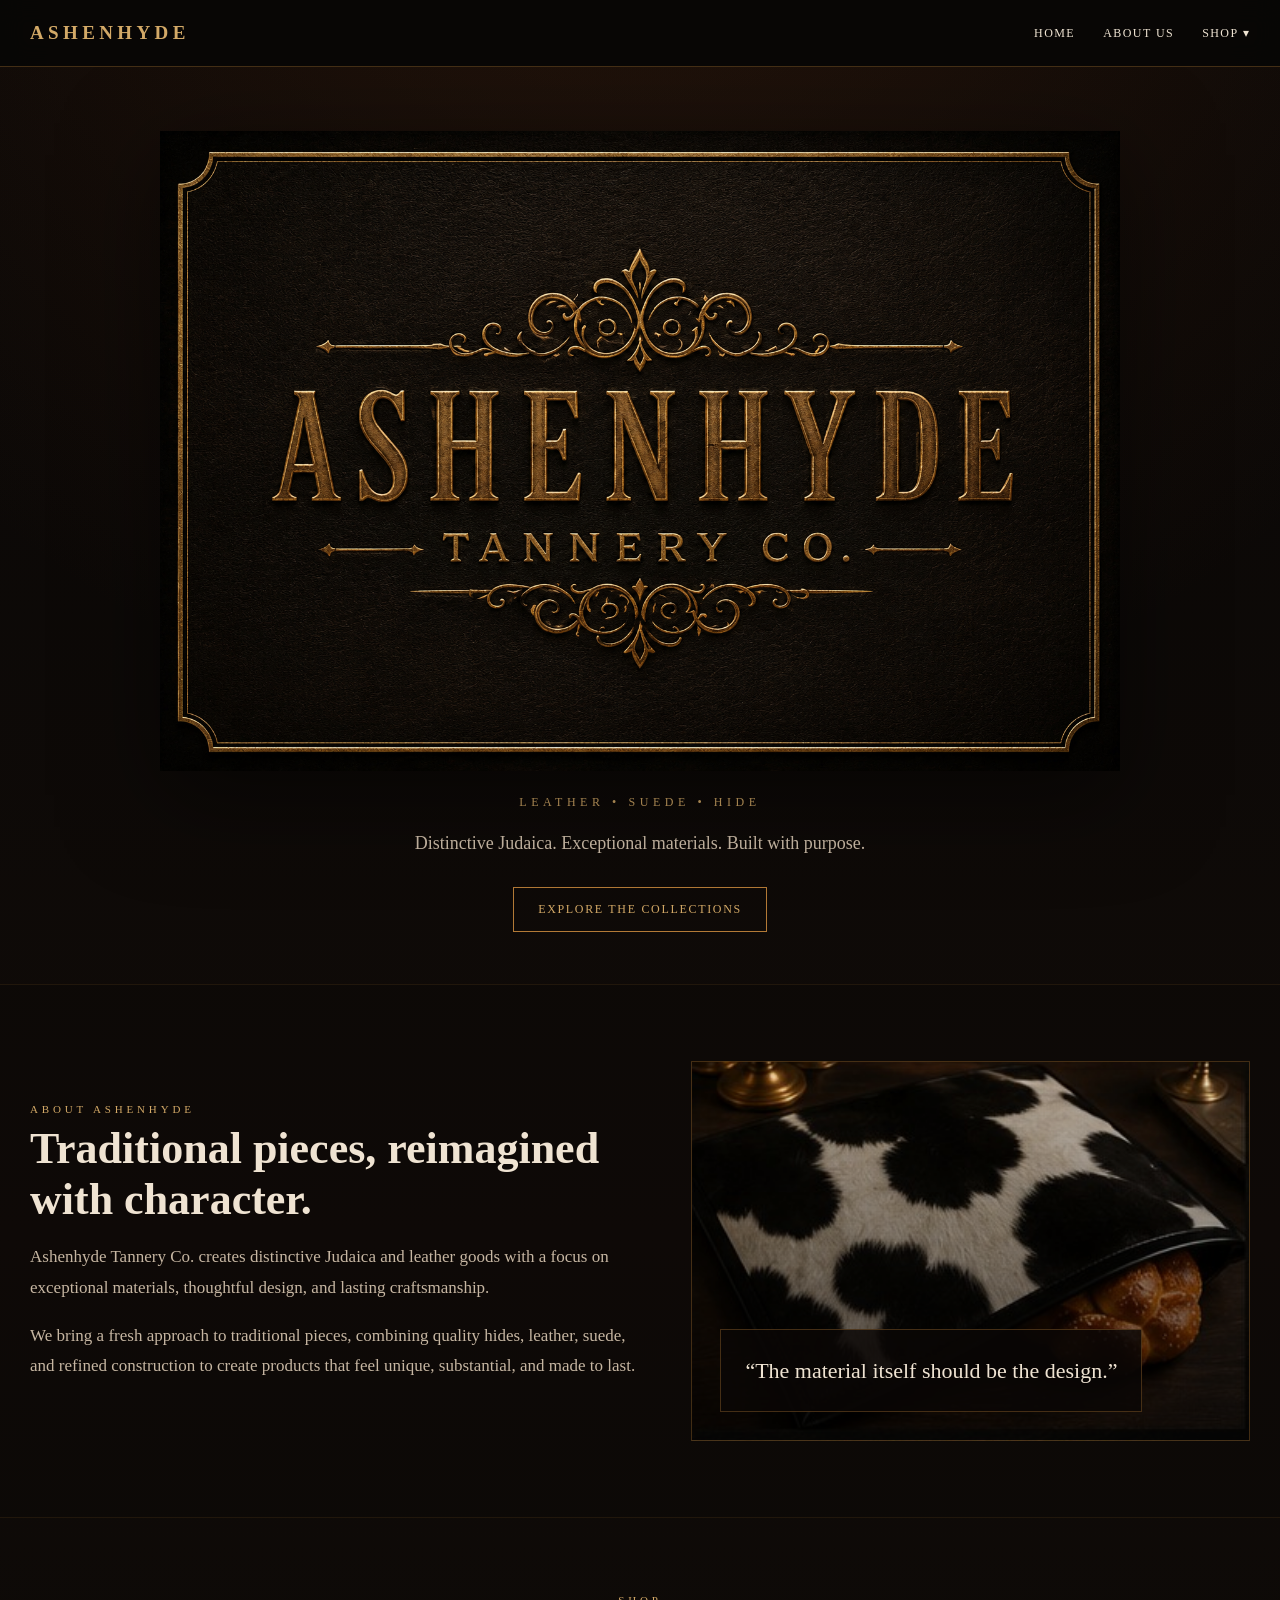
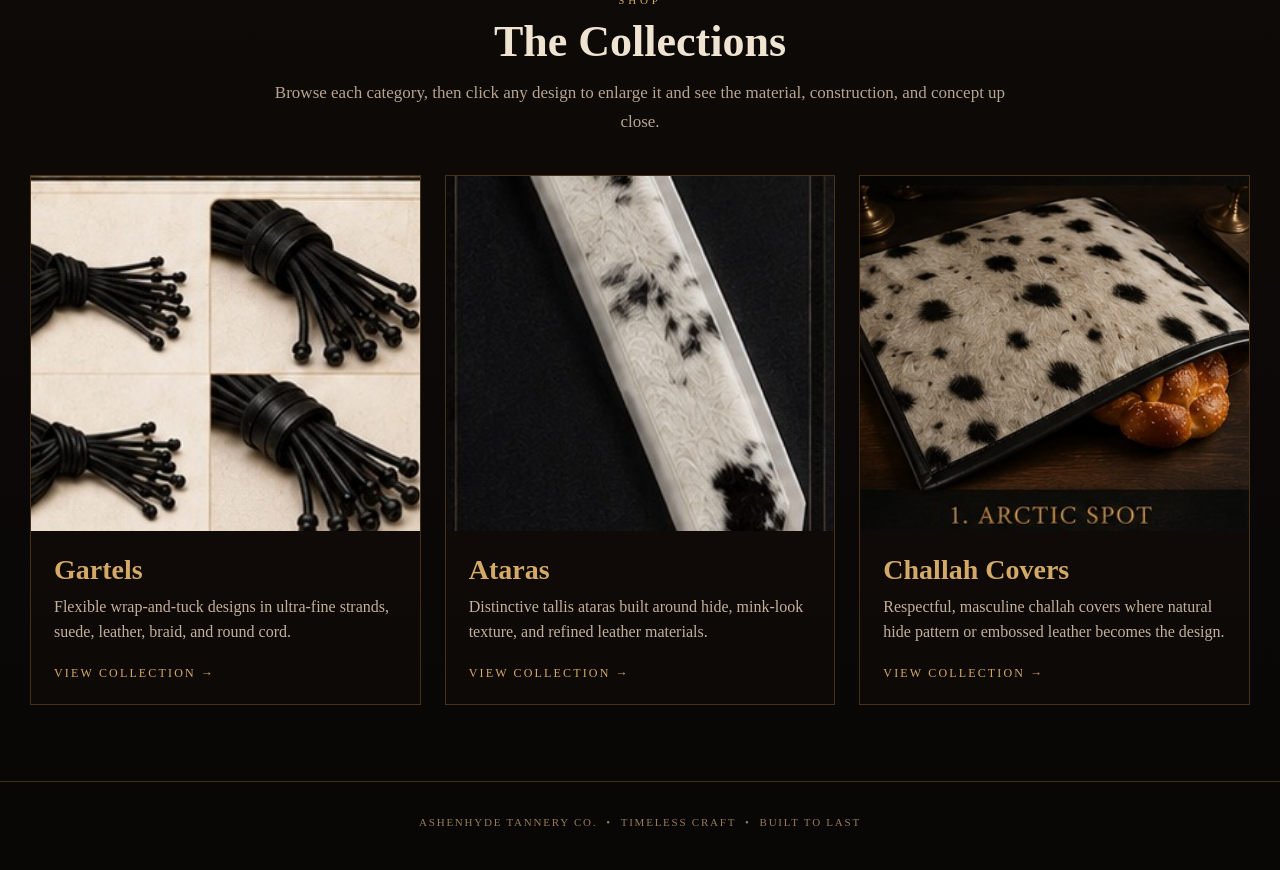
==== index.html @ e5947a5b "Add files via upload" ====
<!doctype html><html><head><meta charset="utf-8"><meta name="viewport" content="width=device-width,initial-scale=1">
<title>Ashenhyde Tannery Co.</title><link rel="stylesheet" href="styles.css"></head><body>
<header class="topbar"><div class="shell nav">
<a class="brand-mini" href="index.html">ASHENHYDE</a>
<nav class="nav-right">
<a class="navlink" href="index.html">Home</a>
<a class="navlink" href="index.html#about">About Us</a>
<div class="dropdown">
<button class="dropbtn">Shop ▾</button>
<div class="dropdown-menu">
<a href="gartels.html">Gartels</a>
<a href="ataras.html">Ataras</a>
<a href="challah-covers.html">Challah Covers</a>
</div></div>
</nav></div></header>
<section class="hero"><div class="hero-inner">
<img class="hero-logo" src="assets/logo.png" alt="Ashenhyde Tannery Co.">
<div class="hero-kicker">Leather • Suede • Hide</div>
<p class="hero-copy">Distinctive Judaica. Exceptional materials. Built with purpose.</p>
<a class="btn" href="#collections">Explore the Collections</a>
</div></section>

<section class="section alt" id="about"><div class="shell about-grid">
<div class="about-copy">
<div class="eyebrow">About Ashenhyde</div>
<h2>Traditional pieces, reimagined with character.</h2>
<p>Ashenhyde Tannery Co. creates distinctive Judaica and leather goods with a focus on exceptional materials, thoughtful design, and lasting craftsmanship.</p>
<p>We bring a fresh approach to traditional pieces, combining quality hides, leather, suede, and refined construction to create products that feel unique, substantial, and made to last.</p>
</div>
<div class="about-panel"><div class="about-quote">“The material itself should be the design.”</div></div>
</div></section>

<section class="section" id="collections"><div class="shell">
<div class="section-head">
<div class="eyebrow">Shop</div>
<h2>The Collections</h2>
<p>Browse each category, then click any design to enlarge it and see the material, construction, and concept up close.</p>
</div>
<div class="collections">
<a class="collection-card" href="gartels.html">
<img src="assets/products/gartels/1.jpg" alt="Ashenhyde Gartels">
<div class="collection-body"><h3>Gartels</h3><p>Flexible wrap-and-tuck designs in ultra-fine strands, suede, leather, braid, and round cord.</p><span class="collection-link">View collection →</span></div>
</a>
<a class="collection-card" href="ataras.html">
<img src="assets/products/ataras/1.jpg" alt="Ashenhyde Ataras">
<div class="collection-body"><h3>Ataras</h3><p>Distinctive tallis ataras built around hide, mink-look texture, and refined leather materials.</p><span class="collection-link">View collection →</span></div>
</a>
<a class="collection-card" href="challah-covers.html">
<img src="assets/products/challah/1.jpg" alt="Ashenhyde Challah Covers">
<div class="collection-body"><h3>Challah Covers</h3><p>Respectful, masculine challah covers where natural hide pattern or embossed leather becomes the design.</p><span class="collection-link">View collection →</span></div>
</a>
</div></div></section>
<footer><div class="shell">Ashenhyde Tannery Co. &nbsp;•&nbsp; Timeless craft &nbsp;•&nbsp; Built to last</div></footer></body></html>
---- styles.css ----
:root{
  --black:#080706;
  --black2:#0e0a08;
  --espresso:#1b110c;
  --gold:#b37a36;
  --gold2:#d3a967;
  --cream:#efe3d2;
  --muted:#b6a590;
  --line:rgba(179,122,54,.35);
  --panel:rgba(19,13,9,.94);
}
*{box-sizing:border-box}
html{scroll-behavior:smooth}
body{
  margin:0;color:var(--cream);font-family:Georgia,"Times New Roman",serif;
  background:
    radial-gradient(circle at 50% -10%,rgba(96,49,22,.34),transparent 36%),
    linear-gradient(180deg,#090706,#100b08 50%,#080706);
  min-height:100vh;
}
a{color:inherit;text-decoration:none}
img{display:block;max-width:100%}
.shell{width:min(1220px,calc(100% - 40px));margin:auto}

/* NAV */
.topbar{
  position:sticky;top:0;z-index:50;background:rgba(8,7,6,.95);
  border-bottom:1px solid var(--line);backdrop-filter:blur(12px)
}
.nav{height:66px;display:flex;align-items:center;justify-content:space-between}
.brand-mini{font-size:19px;letter-spacing:.23em;color:var(--gold2);font-weight:bold}
.nav-right{display:flex;align-items:center;gap:28px}
.navlink,.dropbtn{
  background:none;border:0;color:var(--cream);font:inherit;cursor:pointer;
  text-transform:uppercase;letter-spacing:.12em;font-size:12px;padding:23px 0
}
.navlink:hover,.dropbtn:hover{color:var(--gold2)}
.dropdown{position:relative}
.dropdown-menu{
  position:absolute;right:0;top:57px;min-width:240px;background:#100b08;
  border:1px solid var(--line);box-shadow:0 20px 55px rgba(0,0,0,.55);
  opacity:0;visibility:hidden;transform:translateY(-8px);transition:.18s ease
}
.dropdown:hover .dropdown-menu,.dropdown:focus-within .dropdown-menu{
  opacity:1;visibility:visible;transform:translateY(0)
}
.dropdown-menu a{
  display:block;padding:16px 18px;border-bottom:1px solid rgba(179,122,54,.15);
  font-size:13px;text-transform:uppercase;letter-spacing:.1em
}
.dropdown-menu a:hover{background:#1d120c;color:var(--gold2)}

/* HERO */
.hero{
  min-height:76vh;display:flex;align-items:center;justify-content:center;
  padding:64px 20px 52px;text-align:center
}
.hero-inner{width:min(1020px,100%)}
.hero-logo{width:min(960px,98%);margin:0 auto;filter:drop-shadow(0 24px 48px rgba(0,0,0,.5))}
.hero-kicker{margin-top:24px;color:var(--gold2);letter-spacing:.38em;text-transform:uppercase;font-size:12px}
.hero-copy{max-width:760px;margin:17px auto 0;color:#cbbba7;line-height:1.78;font-size:18px}
.btn{
  display:inline-block;margin-top:28px;padding:14px 24px;border:1px solid var(--gold);
  color:var(--gold2);text-transform:uppercase;letter-spacing:.14em;font-size:12px
}
.btn:hover{background:var(--gold);color:#100b08}

/* SECTIONS */
.section{padding:76px 0}
.section.alt{background:rgba(0,0,0,.15);border-top:1px solid rgba(179,122,54,.12);border-bottom:1px solid rgba(179,122,54,.12)}
.section-head{text-align:center;margin-bottom:38px}
.eyebrow{color:var(--gold2);font-size:11px;letter-spacing:.35em;text-transform:uppercase}
h1,h2,h3{font-weight:600}
.section h2{font-size:44px;margin:10px 0 12px}
.section-head p{max-width:740px;margin:0 auto;color:var(--muted);font-size:17px;line-height:1.7}

/* ABOUT */
.about-grid{display:grid;grid-template-columns:1.05fr .95fr;gap:44px;align-items:center}
.about-copy h2{font-size:44px;margin:8px 0 16px}
.about-copy p{color:#c6b6a2;line-height:1.8;font-size:17px}
.about-panel{
  min-height:380px;border:1px solid var(--line);padding:28px;display:flex;align-items:flex-end;
  background:
    linear-gradient(180deg,rgba(0,0,0,.05),rgba(0,0,0,.65)),
    url('assets/products/challah/3.jpg') center/cover no-repeat;
  box-shadow:inset 0 0 0 8px rgba(0,0,0,.12)
}
.about-quote{
  background:rgba(10,7,5,.83);border:1px solid var(--line);padding:24px;
  color:var(--cream);font-size:22px;line-height:1.5
}

/* COLLECTIONS */
.collections{display:grid;grid-template-columns:repeat(3,1fr);gap:24px}
.collection-card{
  border:1px solid var(--line);background:linear-gradient(180deg,#140d09,#0d0907);
  overflow:hidden;transition:.2s ease
}
.collection-card:hover{transform:translateY(-5px);border-color:rgba(211,169,103,.72)}
.collection-card img{width:100%;height:355px;object-fit:cover}
.collection-body{padding:23px}
.collection-body h3{font-size:28px;margin:0 0 8px;color:var(--gold2)}
.collection-body p{margin:0 0 18px;color:#c2b19c;line-height:1.6}
.collection-link{font-size:12px;letter-spacing:.18em;text-transform:uppercase;color:var(--gold2)}

/* PAGE HERO */
.page-hero{text-align:center;padding:64px 0 38px;border-bottom:1px solid var(--line)}
.page-hero .logo-small{width:min(520px,88%);margin:0 auto 26px}
.page-hero h1{font-size:48px;margin:0 0 10px}
.page-hero p{max-width:760px;margin:auto;color:var(--muted);line-height:1.7}

/* PRODUCTS */
.grid{display:grid;grid-template-columns:repeat(3,1fr);gap:20px;padding:50px 0 82px}
.product{
  cursor:pointer;background:var(--panel);border:1px solid var(--line);overflow:hidden;transition:.2s ease
}
.product:hover{transform:translateY(-4px);border-color:rgba(211,169,103,.72)}
.product img{width:100%;height:330px;object-fit:cover}
.product-copy{padding:18px 18px 21px}
.num{font-size:11px;color:var(--gold2);letter-spacing:.2em;text-transform:uppercase}
.product h3{font-size:23px;margin:7px 0 6px}
.product p{color:var(--muted);line-height:1.55;margin:0;font-size:15px}

/* MODAL */
.modal{position:fixed;inset:0;background:rgba(0,0,0,.86);display:none;align-items:center;justify-content:center;padding:25px;z-index:80}
.modal.open{display:flex}
.modal-card{max-width:980px;width:100%;display:grid;grid-template-columns:1.15fr .85fr;background:#0f0a08;border:1px solid rgba(211,169,103,.55);box-shadow:0 25px 80px #000}
.modal-card img{width:100%;height:620px;object-fit:cover}
.modal-info{padding:42px;position:relative}
.close{position:absolute;top:18px;right:18px;background:none;border:0;color:var(--cream);font-size:30px;cursor:pointer}
.modal-info h2{font-size:38px;margin:36px 0 12px}
.modal-info p{color:#c9baa7;line-height:1.75}
.detail-rule{width:70px;border-top:1px solid var(--gold);margin:24px 0}
.detail-list{color:var(--muted);line-height:1.9}

footer{border-top:1px solid var(--line);padding:34px 0 42px;text-align:center;color:#987b59;letter-spacing:.16em;text-transform:uppercase;font-size:11px}

@media(max-width:860px){
  .shell{width:min(100% - 24px,1220px)}
  .nav{height:58px}.brand-mini{font-size:14px}.nav-right{gap:17px}.navlink,.dropbtn{font-size:10px}
  .hero{min-height:62vh;padding-top:46px}.hero-copy{font-size:16px}
  .about-grid,.collections,.grid{grid-template-columns:1fr}
  .collection-card img,.product img{height:auto;max-height:440px}
  .section h2,.about-copy h2{font-size:34px}.page-hero h1{font-size:38px}
  .modal-card{grid-template-columns:1fr;max-height:90vh;overflow:auto}.modal-card img{height:auto}
}

/* Gartel multi-view product gallery */
.modal-media{background:#0b0806;display:flex;flex-direction:column;min-width:0}
.modal-main-wrap{display:flex;align-items:center;justify-content:center;min-height:500px;background:#0a0705}
.modal-card .modal-image{width:100%;height:560px;object-fit:contain;background:#0a0705}
.modal-thumbs{display:grid;grid-template-columns:repeat(3,1fr);gap:8px;padding:10px;background:#0a0705;border-top:1px solid var(--line)}
.modal-thumb{border:1px solid rgba(179,122,54,.25);background:#110b08;padding:0;cursor:pointer;overflow:hidden}
.modal-thumb.active{border-color:var(--gold2)}
.modal-thumb img{width:100%;height:92px;object-fit:cover}
.view-label{display:block;padding:7px 5px;color:var(--muted);font-family:Georgia,"Times New Roman",serif;font-size:10px;letter-spacing:.12em;text-transform:uppercase}
.product-view-note{margin-top:10px;color:#9d876d;font-size:12px;letter-spacing:.08em;text-transform:uppercase}
@media(max-width:860px){
 .modal-main-wrap{min-height:0}
 .modal-card .modal-image{height:auto;max-height:55vh}
 .modal-thumb img{height:70px}
}
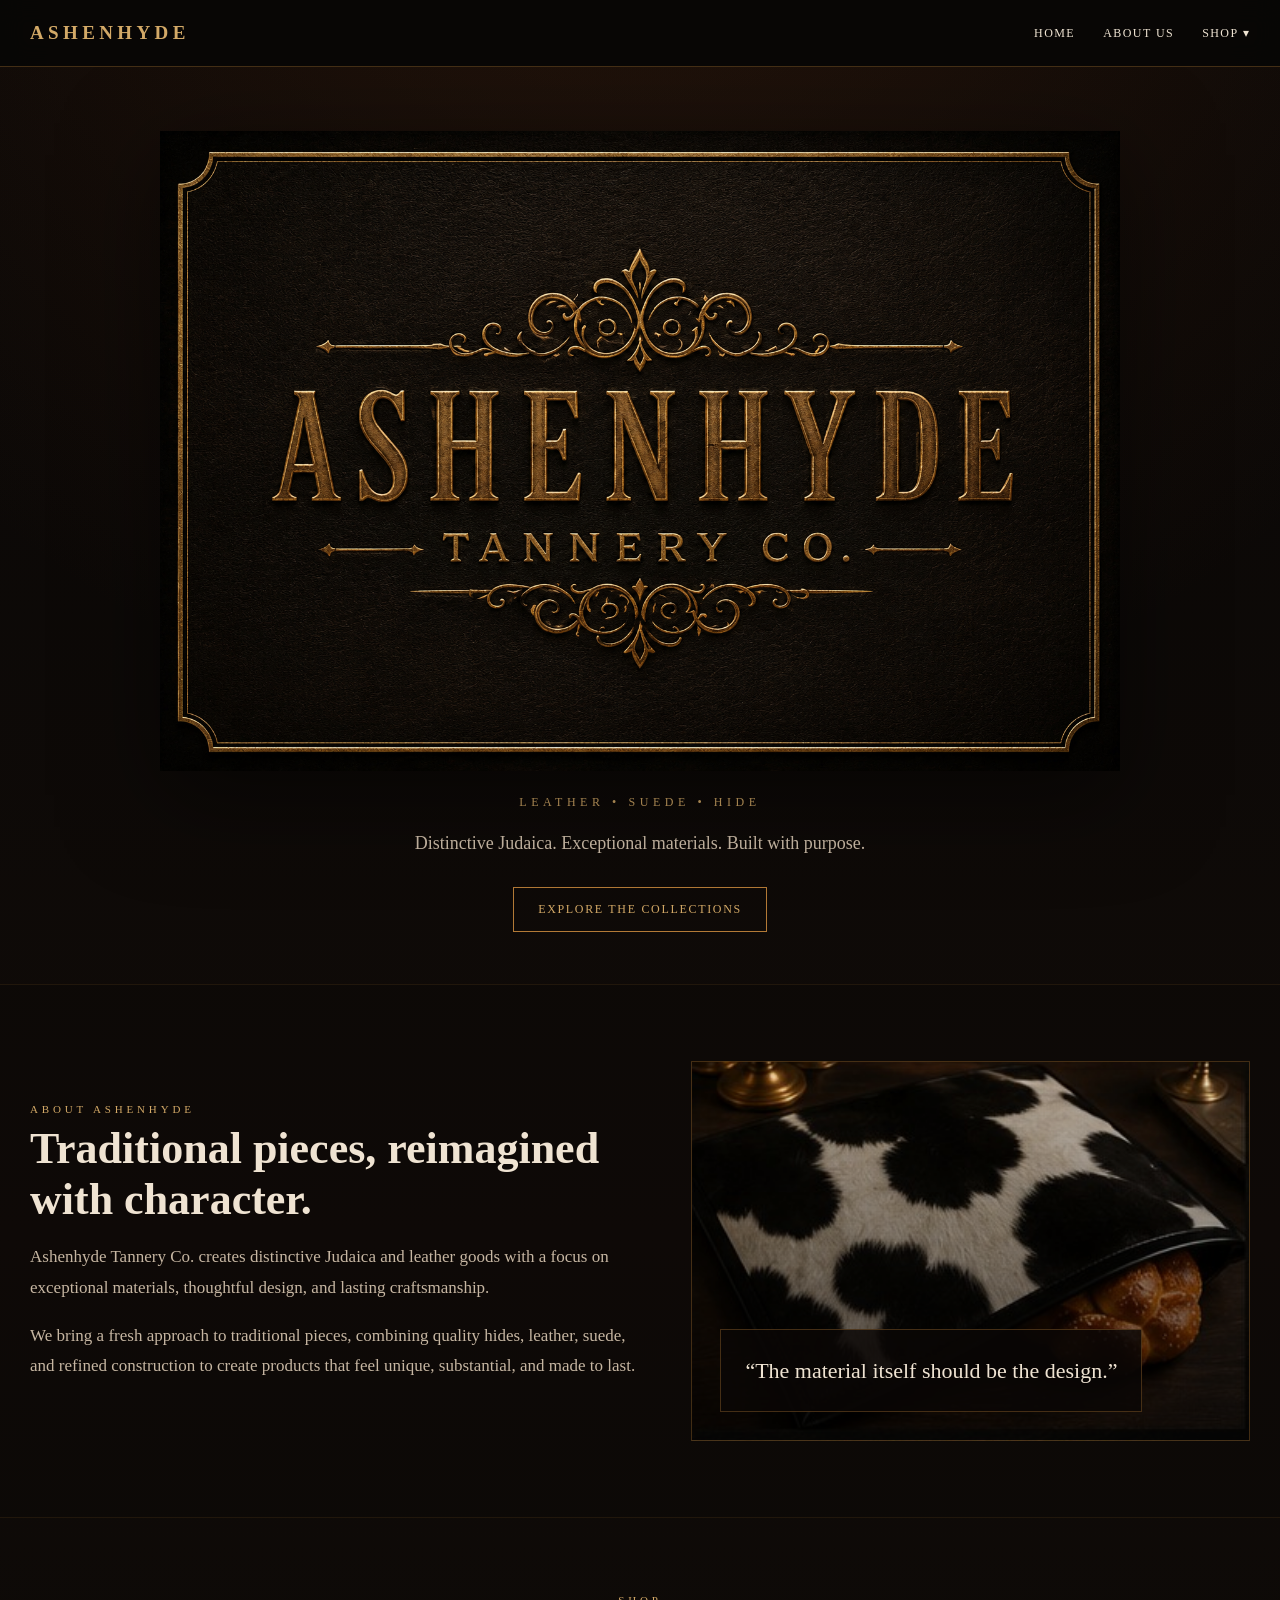
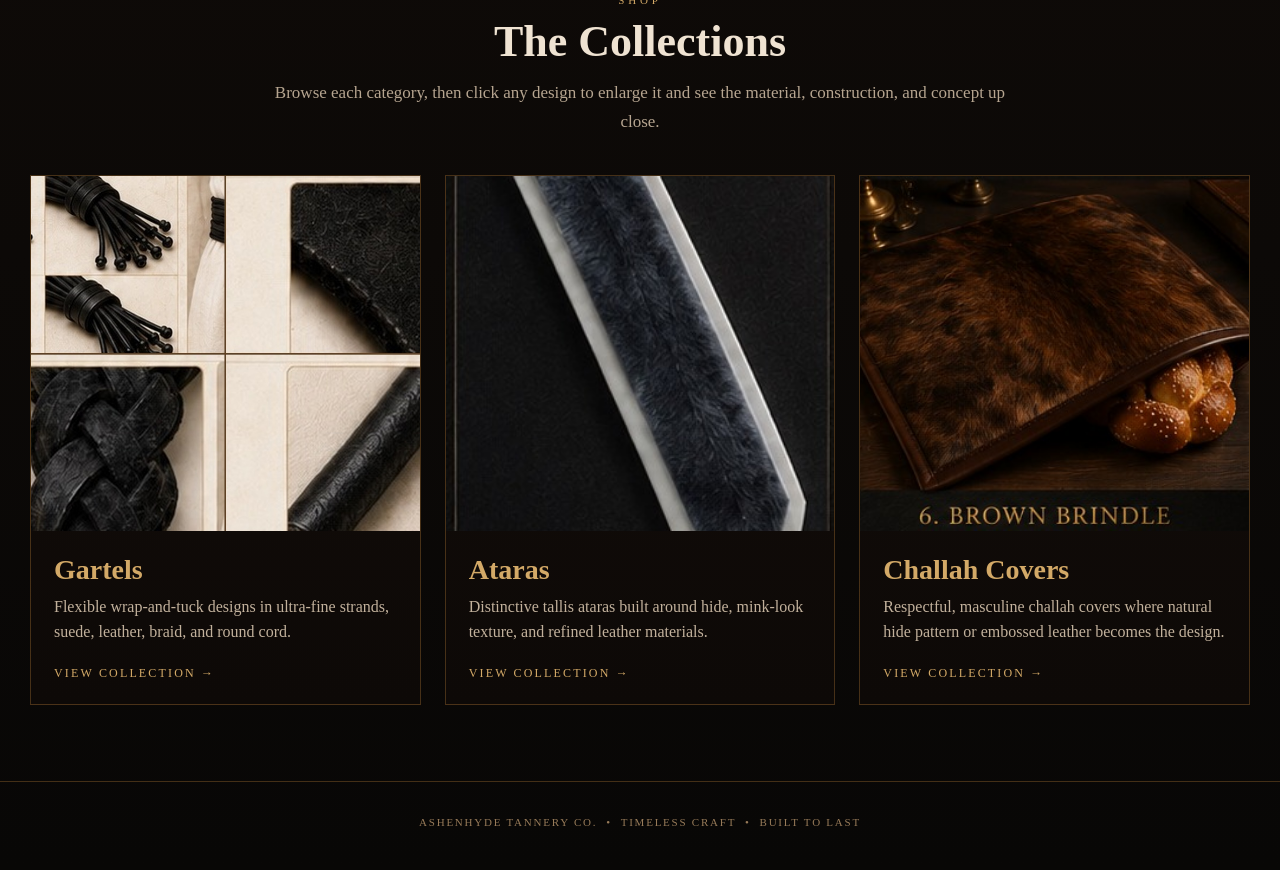
==== commit 8342df68: "Add files via upload" ====
--- a/index.html
+++ b/index.html
@@ -38,15 +38,15 @@
 </div>
 <div class="collections">
 <a class="collection-card" href="gartels.html">
-<img src="assets/products/gartels/1.jpg" alt="Ashenhyde Gartels">
+<img src="assets/home/gartels-home.jpg" alt="Ashenhyde Gartels">
 <div class="collection-body"><h3>Gartels</h3><p>Flexible wrap-and-tuck designs in ultra-fine strands, suede, leather, braid, and round cord.</p><span class="collection-link">View collection →</span></div>
 </a>
 <a class="collection-card" href="ataras.html">
-<img src="assets/products/ataras/1.jpg" alt="Ashenhyde Ataras">
+<img src="assets/home/ataras-home.jpg" alt="Ashenhyde Ataras">
 <div class="collection-body"><h3>Ataras</h3><p>Distinctive tallis ataras built around hide, mink-look texture, and refined leather materials.</p><span class="collection-link">View collection →</span></div>
 </a>
 <a class="collection-card" href="challah-covers.html">
-<img src="assets/products/challah/1.jpg" alt="Ashenhyde Challah Covers">
+<img src="assets/home/challah-home.jpg" alt="Ashenhyde Challah Covers">
 <div class="collection-body"><h3>Challah Covers</h3><p>Respectful, masculine challah covers where natural hide pattern or embossed leather becomes the design.</p><span class="collection-link">View collection →</span></div>
 </a>
 </div></div></section>
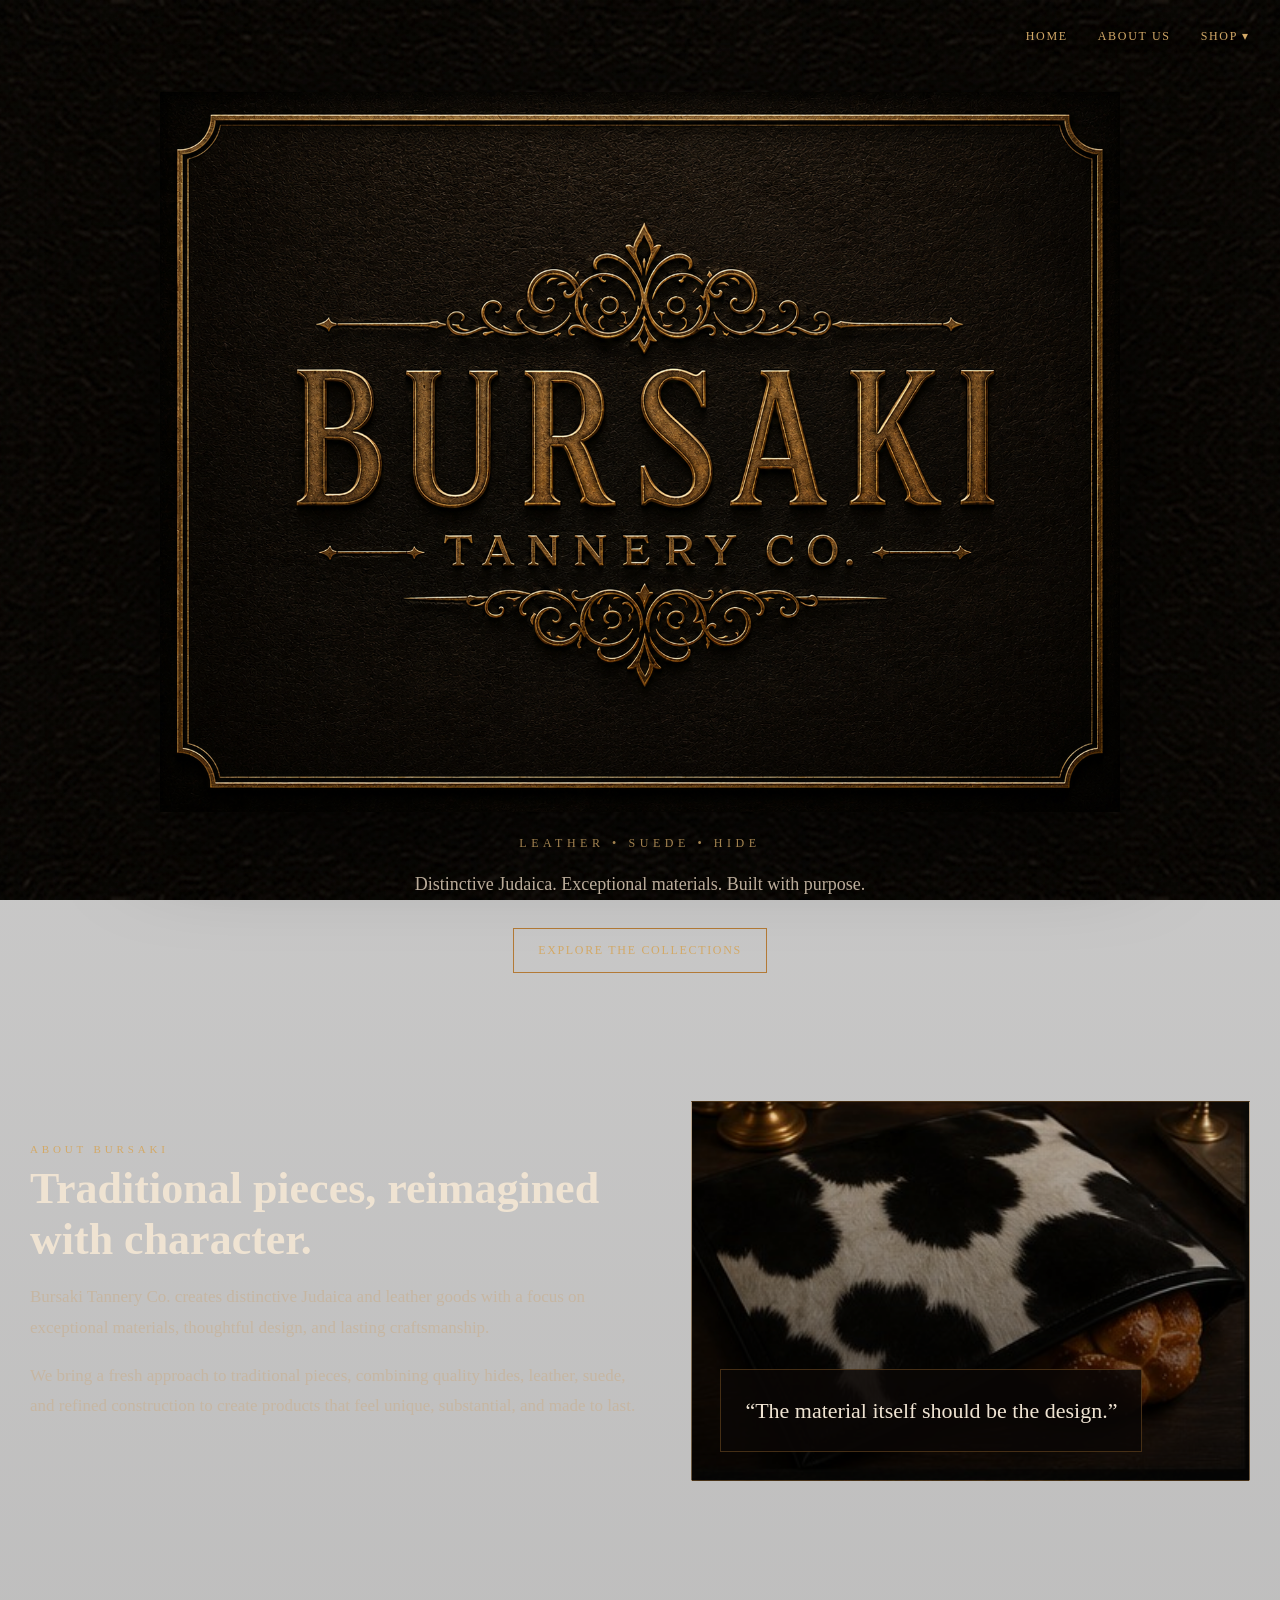
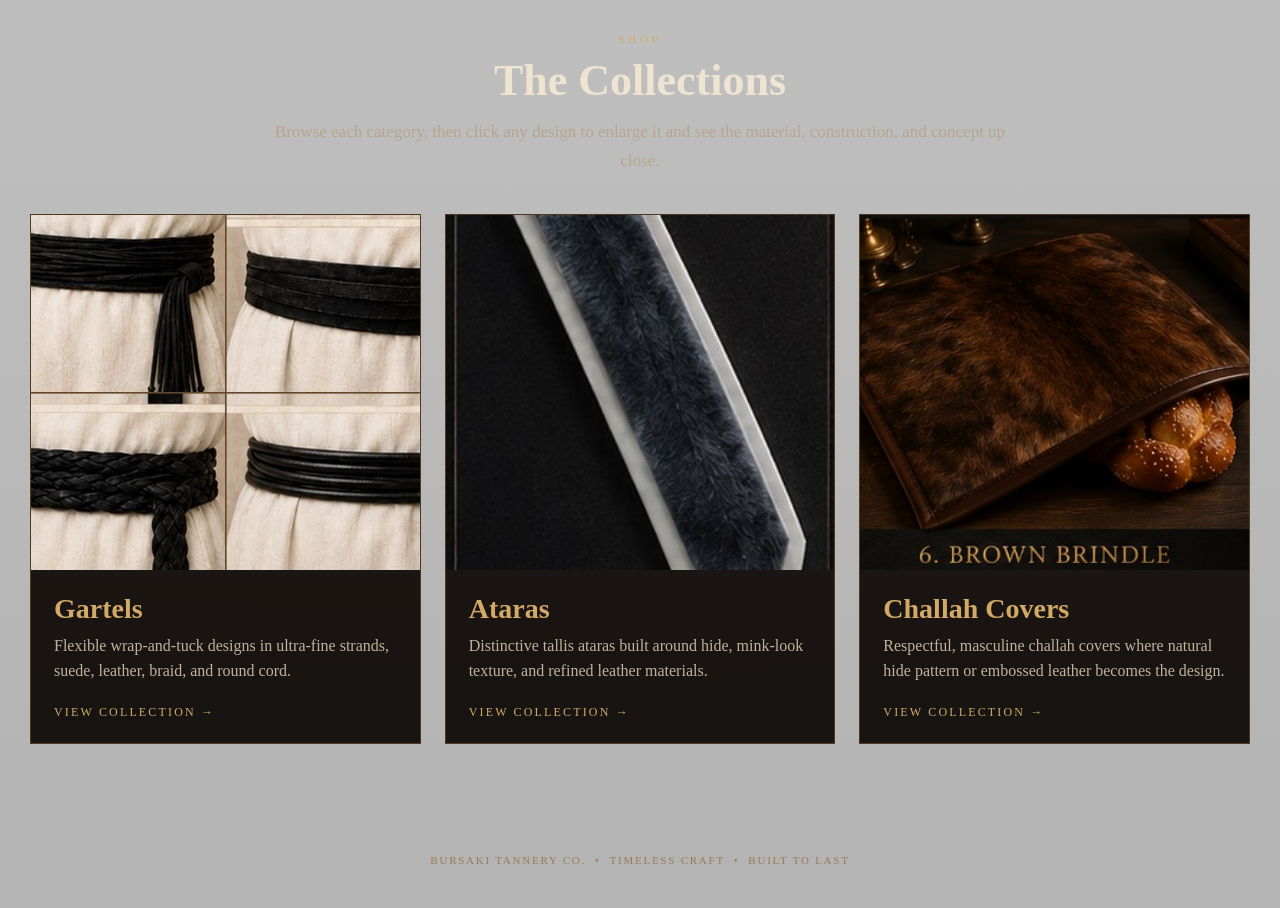
==== commit ef34633a: "Add files via upload" ====
--- a/index.html
+++ b/index.html
@@ -1,7 +1,7 @@
 <!doctype html><html><head><meta charset="utf-8"><meta name="viewport" content="width=device-width,initial-scale=1">
-<title>Ashenhyde Tannery Co.</title><link rel="stylesheet" href="styles.css"></head><body>
+<title>Bursaki Tannery Co.</title><link rel="stylesheet" href="styles.css"></head><body>
 <header class="topbar"><div class="shell nav">
-<a class="brand-mini" href="index.html">ASHENHYDE</a>
+<a class="brand-mini" href="index.html">BURSAKI</a>
 <nav class="nav-right">
 <a class="navlink" href="index.html">Home</a>
 <a class="navlink" href="index.html#about">About Us</a>
@@ -14,7 +14,7 @@
 </div></div>
 </nav></div></header>
 <section class="hero"><div class="hero-inner">
-<img class="hero-logo" src="assets/logo.png" alt="Ashenhyde Tannery Co.">
+<img class="hero-logo" src="assets/logo.png" alt="Bursaki Tannery Co.">
 <div class="hero-kicker">Leather • Suede • Hide</div>
 <p class="hero-copy">Distinctive Judaica. Exceptional materials. Built with purpose.</p>
 <a class="btn" href="#collections">Explore the Collections</a>
@@ -22,9 +22,9 @@
 
 <section class="section alt" id="about"><div class="shell about-grid">
 <div class="about-copy">
-<div class="eyebrow">About Ashenhyde</div>
+<div class="eyebrow">About Bursaki</div>
 <h2>Traditional pieces, reimagined with character.</h2>
-<p>Ashenhyde Tannery Co. creates distinctive Judaica and leather goods with a focus on exceptional materials, thoughtful design, and lasting craftsmanship.</p>
+<p>Bursaki Tannery Co. creates distinctive Judaica and leather goods with a focus on exceptional materials, thoughtful design, and lasting craftsmanship.</p>
 <p>We bring a fresh approach to traditional pieces, combining quality hides, leather, suede, and refined construction to create products that feel unique, substantial, and made to last.</p>
 </div>
 <div class="about-panel"><div class="about-quote">“The material itself should be the design.”</div></div>
@@ -38,16 +38,16 @@
 </div>
 <div class="collections">
 <a class="collection-card" href="gartels.html">
-<img src="assets/home/gartels-home.jpg" alt="Ashenhyde Gartels">
+<img src="assets/home/gartels-home.jpg" alt="Bursaki Gartels">
 <div class="collection-body"><h3>Gartels</h3><p>Flexible wrap-and-tuck designs in ultra-fine strands, suede, leather, braid, and round cord.</p><span class="collection-link">View collection →</span></div>
 </a>
 <a class="collection-card" href="ataras.html">
-<img src="assets/home/ataras-home.jpg" alt="Ashenhyde Ataras">
+<img src="assets/home/ataras-home.jpg" alt="Bursaki Ataras">
 <div class="collection-body"><h3>Ataras</h3><p>Distinctive tallis ataras built around hide, mink-look texture, and refined leather materials.</p><span class="collection-link">View collection →</span></div>
 </a>
 <a class="collection-card" href="challah-covers.html">
-<img src="assets/home/challah-home.jpg" alt="Ashenhyde Challah Covers">
+<img src="assets/home/challah-home.jpg" alt="Bursaki Challah Covers">
 <div class="collection-body"><h3>Challah Covers</h3><p>Respectful, masculine challah covers where natural hide pattern or embossed leather becomes the design.</p><span class="collection-link">View collection →</span></div>
 </a>
 </div></div></section>
-<footer><div class="shell">Ashenhyde Tannery Co. &nbsp;•&nbsp; Timeless craft &nbsp;•&nbsp; Built to last</div></footer></body></html>+<footer><div class="shell">Bursaki Tannery Co. &nbsp;•&nbsp; Timeless craft &nbsp;•&nbsp; Built to last</div></footer></body></html>
--- a/styles.css
+++ b/styles.css
@@ -15,8 +15,8 @@
 body{
   margin:0;color:var(--cream);font-family:Georgia,"Times New Roman",serif;
   background:
-    radial-gradient(circle at 50% -10%,rgba(96,49,22,.34),transparent 36%),
-    linear-gradient(180deg,#090706,#100b08 50%,#080706);
+    linear-gradient(rgba(10,7,5,.18),rgba(7,5,4,.30)),
+    url("assets/leather-bg-uniform.jpg") center top / cover fixed no-repeat;
   min-height:100vh;
 }
 a{color:inherit;text-decoration:none}
@@ -25,21 +25,22 @@
 
 /* NAV */
 .topbar{
-  position:sticky;top:0;z-index:50;background:rgba(8,7,6,.95);
-  border-bottom:1px solid var(--line);backdrop-filter:blur(12px)
+  position:absolute;top:0;left:0;right:0;z-index:50;
+  background:transparent;border-bottom:0;backdrop-filter:none
 }
-.nav{height:66px;display:flex;align-items:center;justify-content:space-between}
-.brand-mini{font-size:19px;letter-spacing:.23em;color:var(--gold2);font-weight:bold}
-.nav-right{display:flex;align-items:center;gap:28px}
+.nav{height:72px;display:flex;align-items:center;justify-content:flex-end}
+.brand-mini{display:none}
+.nav-right{display:flex;align-items:center;gap:30px}
 .navlink,.dropbtn{
-  background:none;border:0;color:var(--cream);font:inherit;cursor:pointer;
-  text-transform:uppercase;letter-spacing:.12em;font-size:12px;padding:23px 0
+  background:none;border:0;color:var(--gold2);font:inherit;cursor:pointer;
+  text-transform:uppercase;letter-spacing:.14em;font-size:12px;padding:24px 0;
+  text-shadow:0 1px 12px rgba(0,0,0,.5)
 }
-.navlink:hover,.dropbtn:hover{color:var(--gold2)}
+.navlink:hover,.dropbtn:hover{color:#e7c58b}
 .dropdown{position:relative}
 .dropdown-menu{
-  position:absolute;right:0;top:57px;min-width:240px;background:#100b08;
-  border:1px solid var(--line);box-shadow:0 20px 55px rgba(0,0,0,.55);
+  position:absolute;right:0;top:58px;min-width:240px;background:#1a100b;
+  border:1px solid rgba(179,122,54,.48);box-shadow:0 20px 55px rgba(0,0,0,.55);
   opacity:0;visibility:hidden;transform:translateY(-8px);transition:.18s ease
 }
 .dropdown:hover .dropdown-menu,.dropdown:focus-within .dropdown-menu{
@@ -47,14 +48,14 @@
 }
 .dropdown-menu a{
   display:block;padding:16px 18px;border-bottom:1px solid rgba(179,122,54,.15);
-  font-size:13px;text-transform:uppercase;letter-spacing:.1em
+  font-size:13px;text-transform:uppercase;letter-spacing:.1em;color:var(--gold2)
 }
-.dropdown-menu a:hover{background:#1d120c;color:var(--gold2)}
+.dropdown-menu a:hover{background:#24160e;color:#f0cf95}
 
 /* HERO */
 .hero{
   min-height:76vh;display:flex;align-items:center;justify-content:center;
-  padding:64px 20px 52px;text-align:center
+  padding:92px 20px 52px;text-align:center
 }
 .hero-inner{width:min(1020px,100%)}
 .hero-logo{width:min(960px,98%);margin:0 auto;filter:drop-shadow(0 24px 48px rgba(0,0,0,.5))}
@@ -68,7 +69,7 @@
 
 /* SECTIONS */
 .section{padding:76px 0}
-.section.alt{background:rgba(0,0,0,.15);border-top:1px solid rgba(179,122,54,.12);border-bottom:1px solid rgba(179,122,54,.12)}
+.section.alt{background:transparent;border:0}
 .section-head{text-align:center;margin-bottom:38px}
 .eyebrow{color:var(--gold2);font-size:11px;letter-spacing:.35em;text-transform:uppercase}
 h1,h2,h3{font-weight:600}
@@ -94,7 +95,7 @@
 /* COLLECTIONS */
 .collections{display:grid;grid-template-columns:repeat(3,1fr);gap:24px}
 .collection-card{
-  border:1px solid var(--line);background:linear-gradient(180deg,#140d09,#0d0907);
+  border:1px solid var(--line);background:linear-gradient(180deg,rgba(20,13,9,.92),rgba(13,9,7,.94));
   overflow:hidden;transition:.2s ease
 }
 .collection-card:hover{transform:translateY(-5px);border-color:rgba(211,169,103,.72)}
@@ -113,7 +114,7 @@
 /* PRODUCTS */
 .grid{display:grid;grid-template-columns:repeat(3,1fr);gap:20px;padding:50px 0 82px}
 .product{
-  cursor:pointer;background:var(--panel);border:1px solid var(--line);overflow:hidden;transition:.2s ease
+  cursor:pointer;background:rgba(18,12,9,.93);border:1px solid var(--line);overflow:hidden;transition:.2s ease
 }
 .product:hover{transform:translateY(-4px);border-color:rgba(211,169,103,.72)}
 .product img{width:100%;height:330px;object-fit:cover}
@@ -161,3 +162,24 @@
  .modal-card .modal-image{height:auto;max-height:55vh}
  .modal-thumb img{height:70px}
 }
+
+/* Continuous homepage flow */
+.hero + .section,
+.section + .section{
+  border-top:0 !important;
+}
+#about,
+#collections{
+  box-shadow:none !important;
+}
+
+/* Single continuous hide surface */
+.hero,.section,#about,#collections,.page-hero,main,footer{background:transparent}
+
+/* Uniform continuous leather surface across all sections */
+.hero,.section,.section.alt,#about,#collections,.page-hero,main,footer{
+  background:transparent !important;
+  border-top:0 !important;
+  border-bottom:0 !important;
+  box-shadow:none !important;
+}
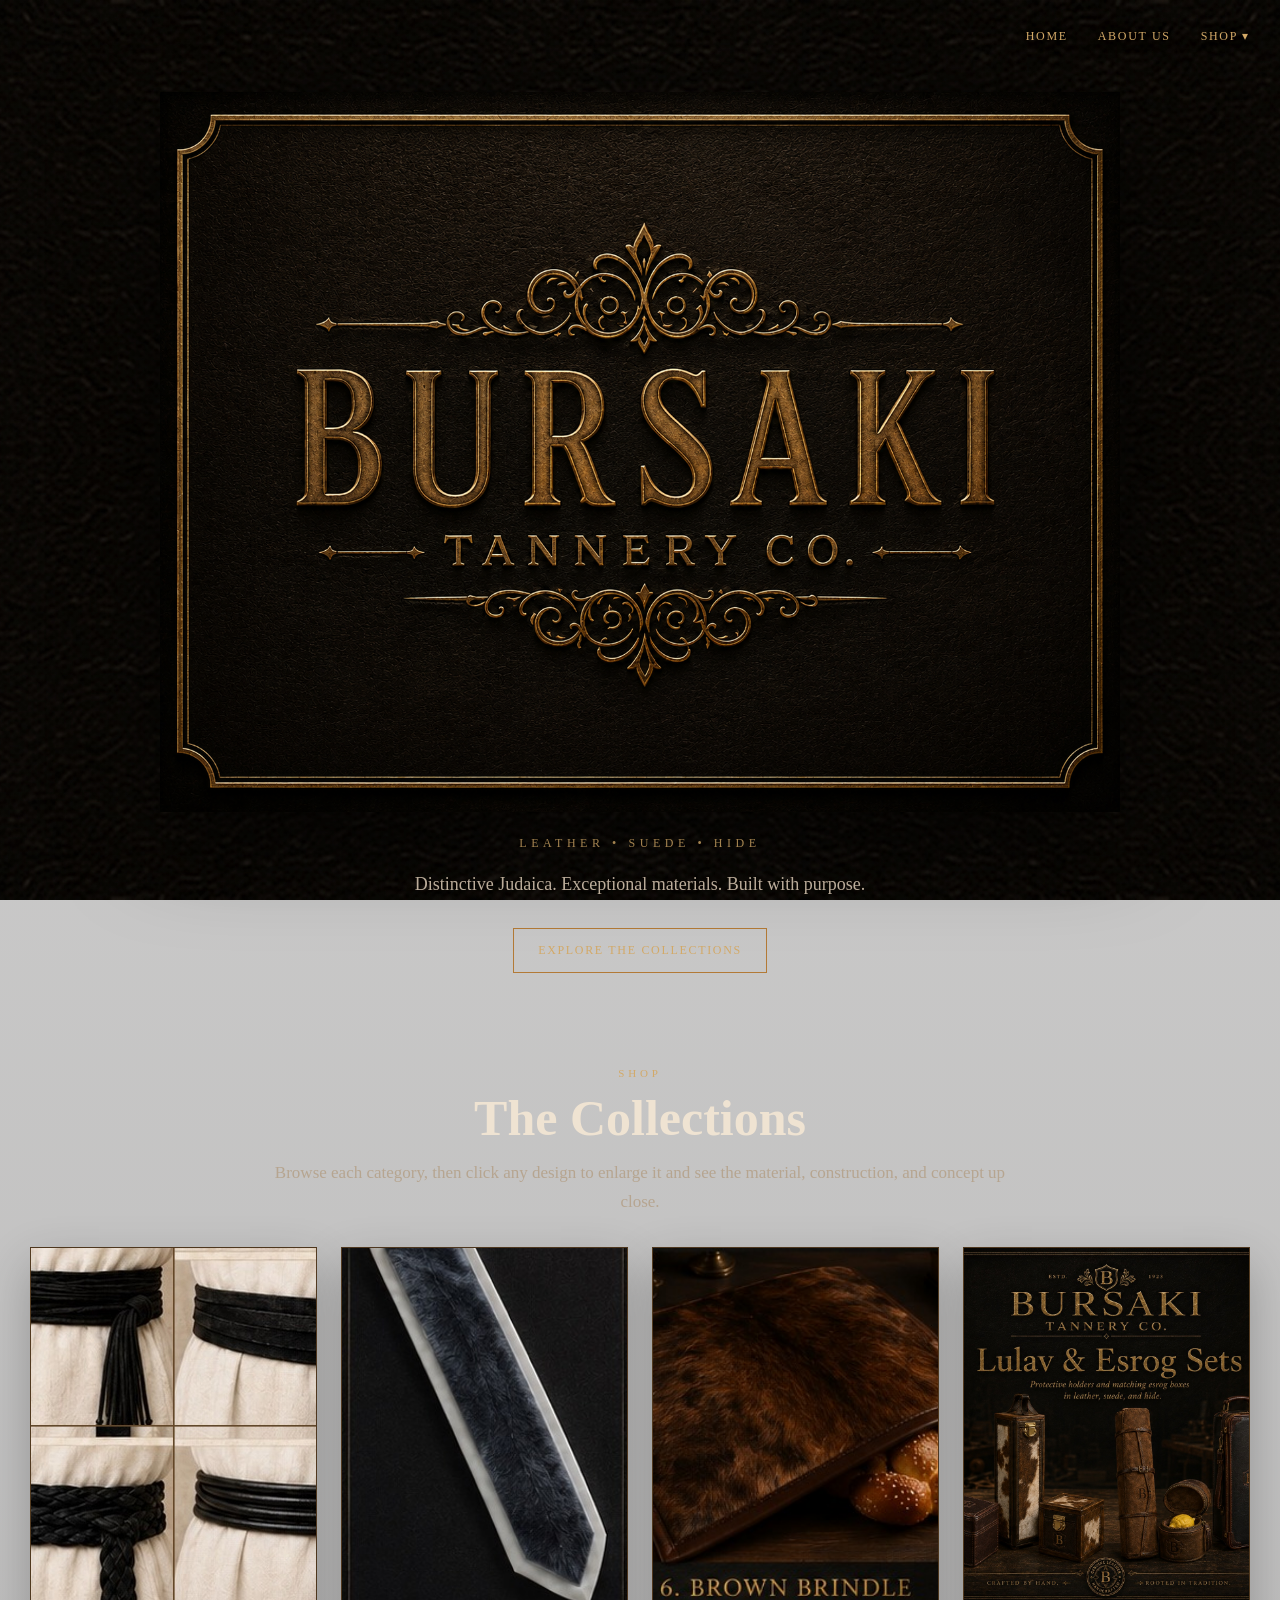
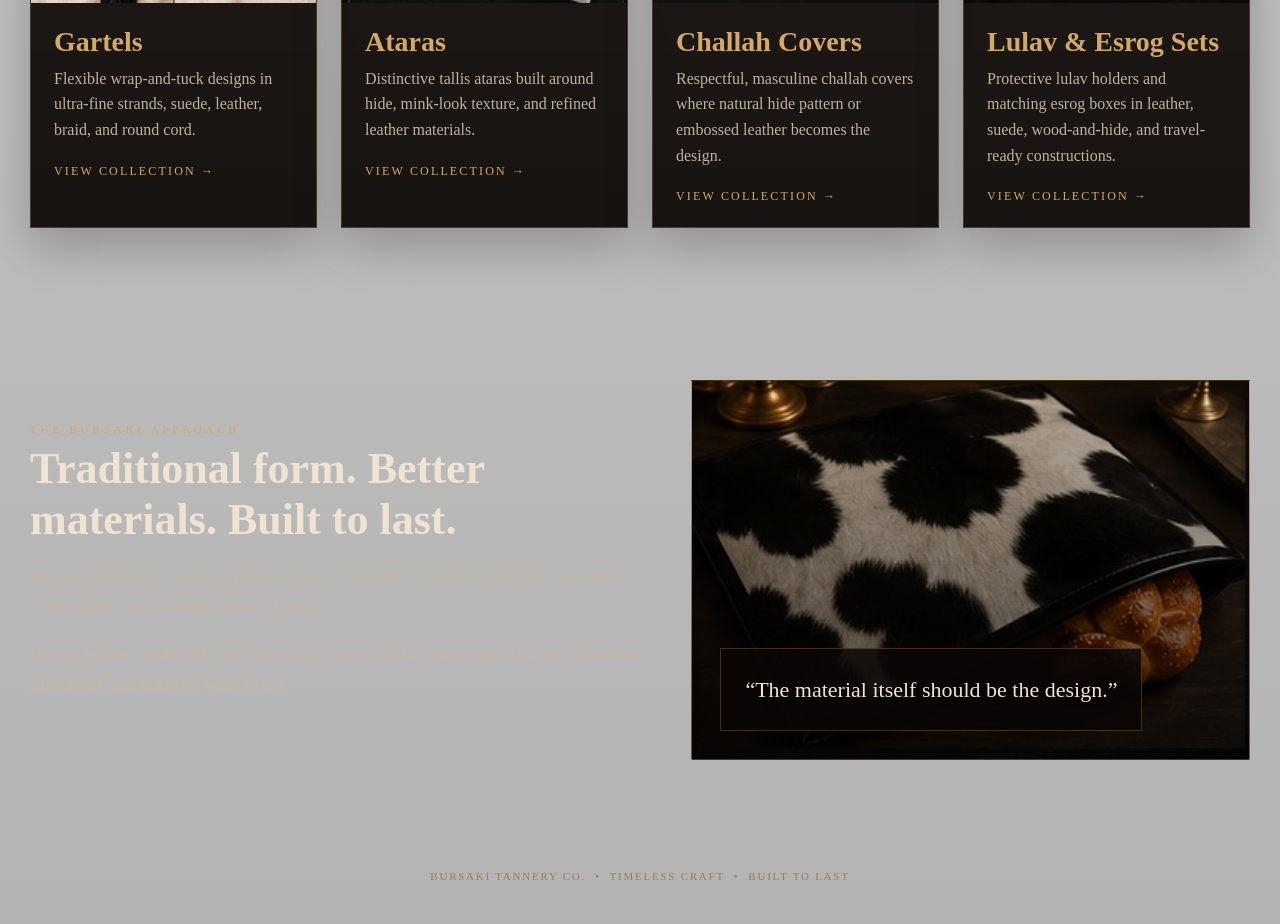
==== commit 78272841: "Add files via upload" ====
--- a/index.html
+++ b/index.html
@@ -11,6 +11,7 @@
 <a href="gartels.html">Gartels</a>
 <a href="ataras.html">Ataras</a>
 <a href="challah-covers.html">Challah Covers</a>
+<a href="lulav-esrog.html">Lulav &amp; Esrog Sets</a>
 </div></div>
 </nav></div></header>
 <section class="hero"><div class="hero-inner">
@@ -18,16 +19,6 @@
 <div class="hero-kicker">Leather • Suede • Hide</div>
 <p class="hero-copy">Distinctive Judaica. Exceptional materials. Built with purpose.</p>
 <a class="btn" href="#collections">Explore the Collections</a>
-</div></section>
-
-<section class="section alt" id="about"><div class="shell about-grid">
-<div class="about-copy">
-<div class="eyebrow">About Bursaki</div>
-<h2>Traditional pieces, reimagined with character.</h2>
-<p>Bursaki Tannery Co. creates distinctive Judaica and leather goods with a focus on exceptional materials, thoughtful design, and lasting craftsmanship.</p>
-<p>We bring a fresh approach to traditional pieces, combining quality hides, leather, suede, and refined construction to create products that feel unique, substantial, and made to last.</p>
-</div>
-<div class="about-panel"><div class="about-quote">“The material itself should be the design.”</div></div>
 </div></section>
 
 <section class="section" id="collections"><div class="shell">
@@ -49,5 +40,19 @@
 <img src="assets/home/challah-home.jpg" alt="Bursaki Challah Covers">
 <div class="collection-body"><h3>Challah Covers</h3><p>Respectful, masculine challah covers where natural hide pattern or embossed leather becomes the design.</p><span class="collection-link">View collection →</span></div>
 </a>
+<a class="collection-card" href="lulav-esrog.html">
+<img src="assets/home/lulav-home.jpg" alt="Bursaki Lulav and Esrog Sets">
+<div class="collection-body"><h3>Lulav &amp; Esrog Sets</h3><p>Protective lulav holders and matching esrog boxes in leather, suede, wood-and-hide, and travel-ready constructions.</p><span class="collection-link">View collection →</span></div>
+</a>
 </div></div></section>
+
+<section class="section alt" id="about"><div class="shell about-grid">
+<div class="about-copy">
+<div class="eyebrow">The Bursaki Approach</div>
+<h2>Traditional form. Better materials. Built to last.</h2>
+<p>Bursaki Tannery Co. reworks familiar Judaica through exceptional materials, thoughtful construction, and a stronger sense of design.</p>
+<p>We use leather, suede, hide, and other tactile materials to create pieces that feel distinctive, substantial, and made for years of use.</p>
+</div>
+<div class="about-panel"><div class="about-quote">“The material itself should be the design.”</div></div>
+</div></section>
 <footer><div class="shell">Bursaki Tannery Co. &nbsp;•&nbsp; Timeless craft &nbsp;•&nbsp; Built to last</div></footer></body></html>
--- a/styles.css
+++ b/styles.css
@@ -183,3 +183,30 @@
   border-bottom:0 !important;
   box-shadow:none !important;
 }
+
+
+/* Added for 4 home collection cards including Lulav & Esrog Sets */
+@media(min-width:861px) and (max-width:1200px){
+  .collections{grid-template-columns:repeat(2,1fr)}
+}
+@media(min-width:1201px){
+  .collections{grid-template-columns:repeat(4,1fr)}
+}
+
+/* Homepage hierarchy: collections first and more prominent */
+#collections{
+  padding-top:42px;
+  padding-bottom:84px;
+}
+#collections .section-head{
+  margin-bottom:30px;
+}
+#collections .section-head h2{
+  font-size:50px;
+}
+#collections .collection-card{
+  box-shadow:0 18px 45px rgba(0,0,0,.24);
+}
+#about{
+  padding-top:68px;
+}
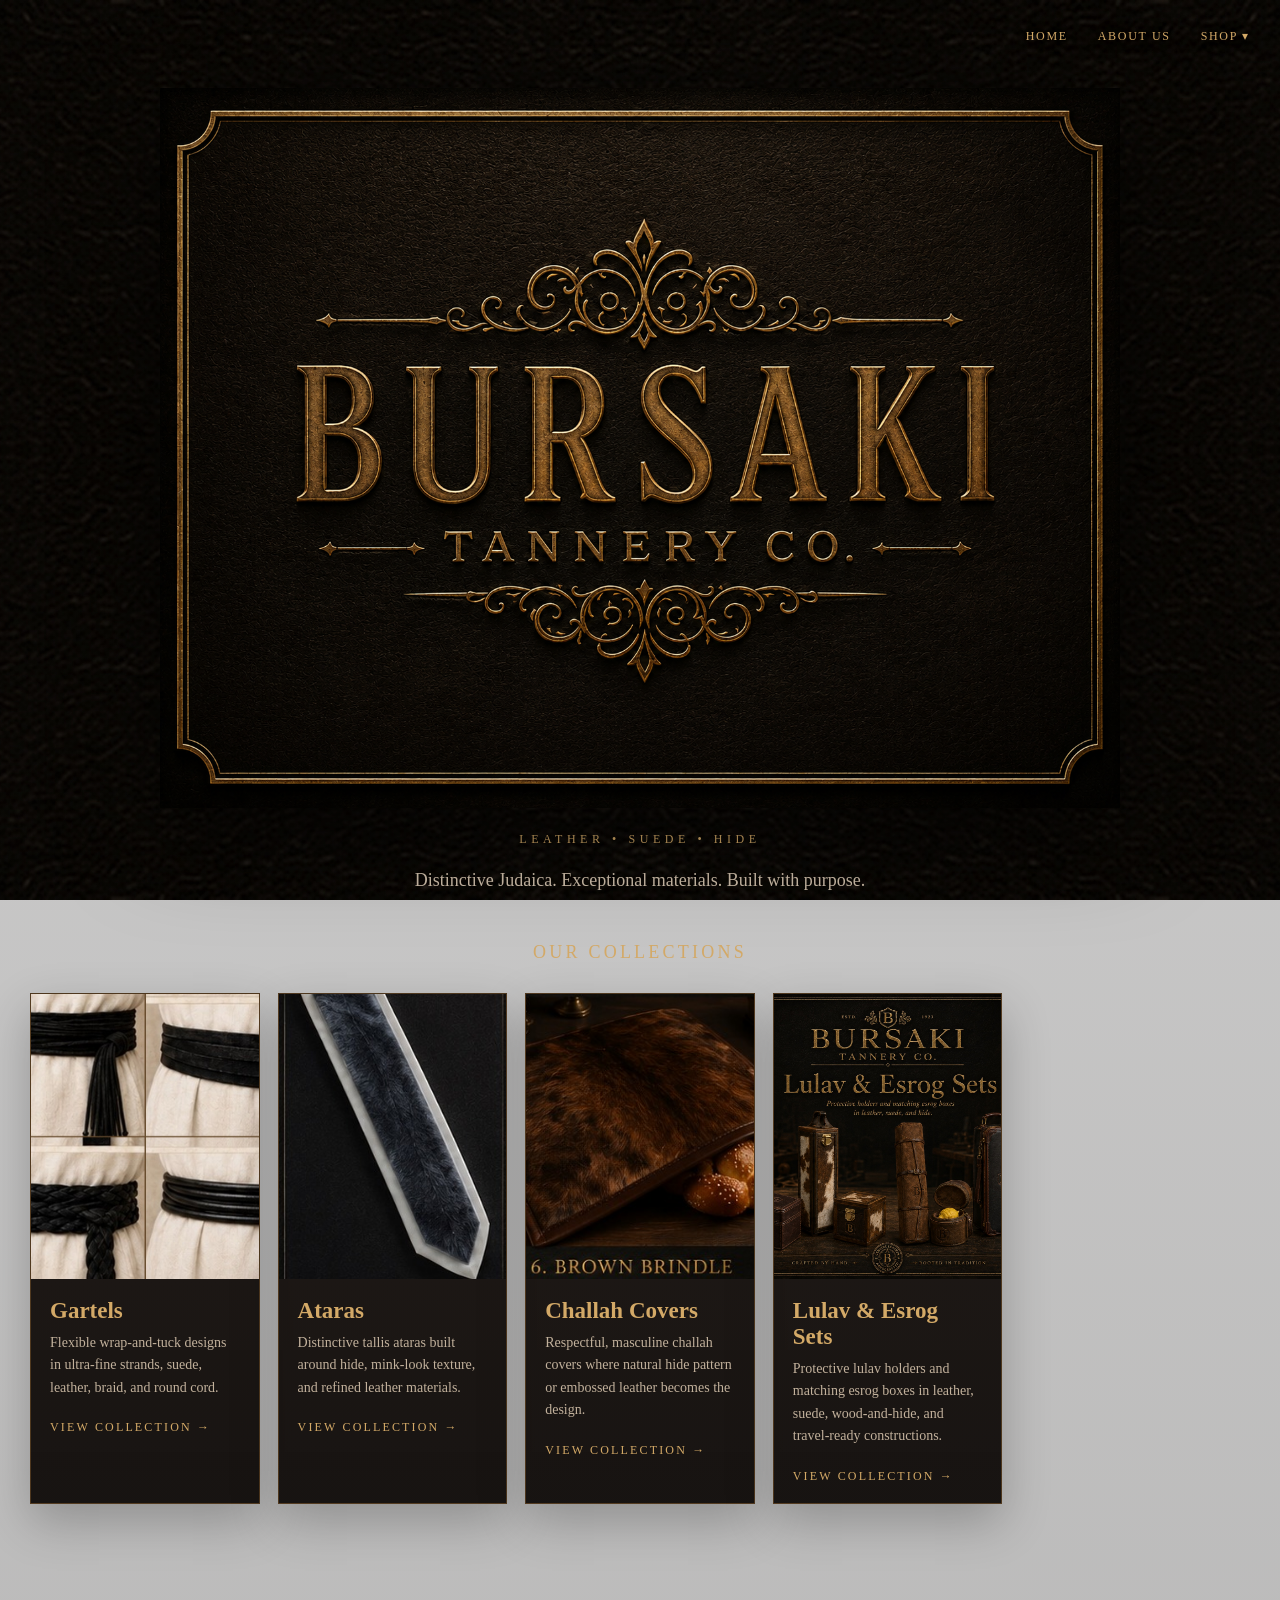
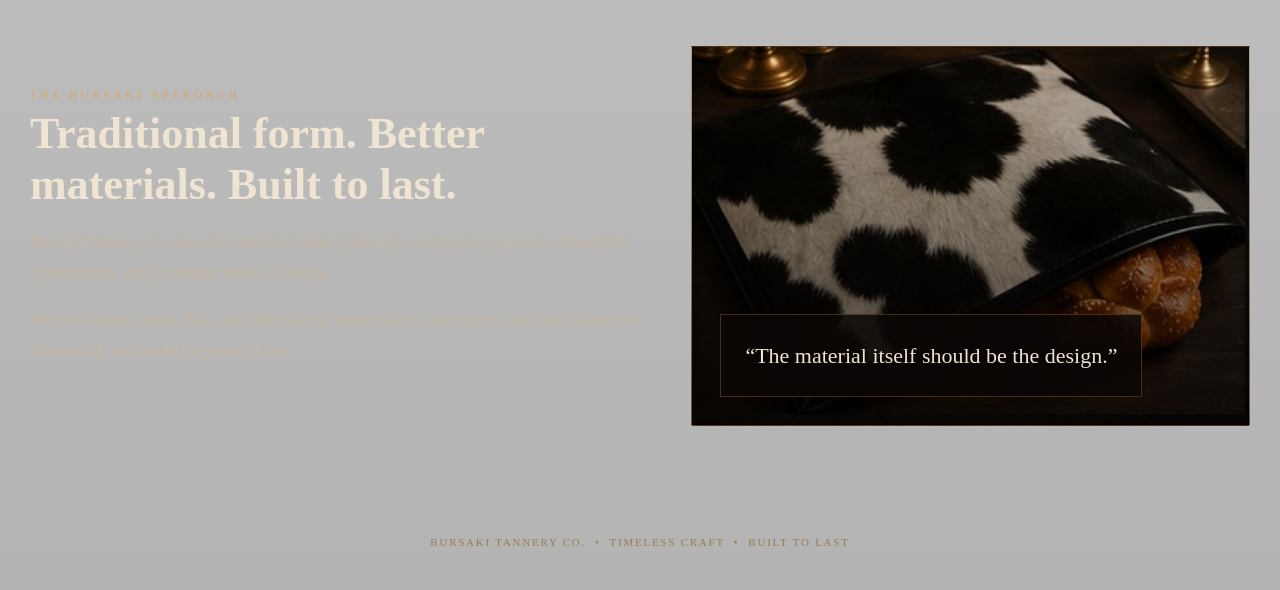
==== commit 76044f98: "Add files via upload" ====
--- a/index.html
+++ b/index.html
@@ -12,21 +12,21 @@
 <a href="ataras.html">Ataras</a>
 <a href="challah-covers.html">Challah Covers</a>
 <a href="lulav-esrog.html">Lulav &amp; Esrog Sets</a>
+<a href="shul-satchels.html">Shul Satchels</a>
 </div></div>
 </nav></div></header>
 <section class="hero"><div class="hero-inner">
 <img class="hero-logo" src="assets/logo.png" alt="Bursaki Tannery Co.">
 <div class="hero-kicker">Leather • Suede • Hide</div>
 <p class="hero-copy">Distinctive Judaica. Exceptional materials. Built with purpose.</p>
-<a class="btn" href="#collections">Explore the Collections</a>
+
 </div></section>
 
 <section class="section" id="collections"><div class="shell">
-<div class="section-head">
-<div class="eyebrow">Shop</div>
-<h2>The Collections</h2>
-<p>Browse each category, then click any design to enlarge it and see the material, construction, and concept up close.</p>
+<div class="section-head collections-head">
+<div class="eyebrow">Our Collections</div>
 </div>
+
 <div class="collections">
 <a class="collection-card" href="gartels.html">
 <img src="assets/home/gartels-home.jpg" alt="Bursaki Gartels">
--- a/styles.css
+++ b/styles.css
@@ -210,3 +210,57 @@
 #about{
   padding-top:68px;
 }
+
+/* Five collection cards on larger screens */
+@media(min-width:1201px){
+  .collections{grid-template-columns:repeat(5,1fr);gap:18px}
+  .collection-card img{height:285px}
+  .collection-body{padding:19px}
+  .collection-body h3{font-size:24px}
+  .collection-body p{font-size:14px}
+}
+
+/* Homepage: let the products take over immediately after the logo */
+body.homepage .hero{min-height:auto}
+
+/* v21 homepage hierarchy */
+.hero{
+  min-height:auto;
+  padding:88px 20px 28px;
+}
+#collections{
+  padding-top:18px !important;
+  padding-bottom:74px;
+}
+#collections .collections{
+  margin-top:0;
+}
+@media(min-width:1201px){
+  #collections .collections{
+    grid-template-columns:repeat(5,1fr);
+    gap:18px;
+  }
+  #collections .collection-card img{
+    height:285px;
+  }
+  #collections .collection-body{
+    padding:19px;
+  }
+  #collections .collection-body h3{
+    font-size:23px;
+  }
+}
+@media(min-width:861px) and (max-width:1200px){
+  #collections .collections{grid-template-columns:repeat(3,1fr)}
+}
+
+
+/* v22 small collections heading */
+.collections-head{
+  margin-bottom:18px;
+  text-align:center;
+}
+.collections-head .eyebrow{
+  font-size:18px;
+  letter-spacing:.18em;
+}
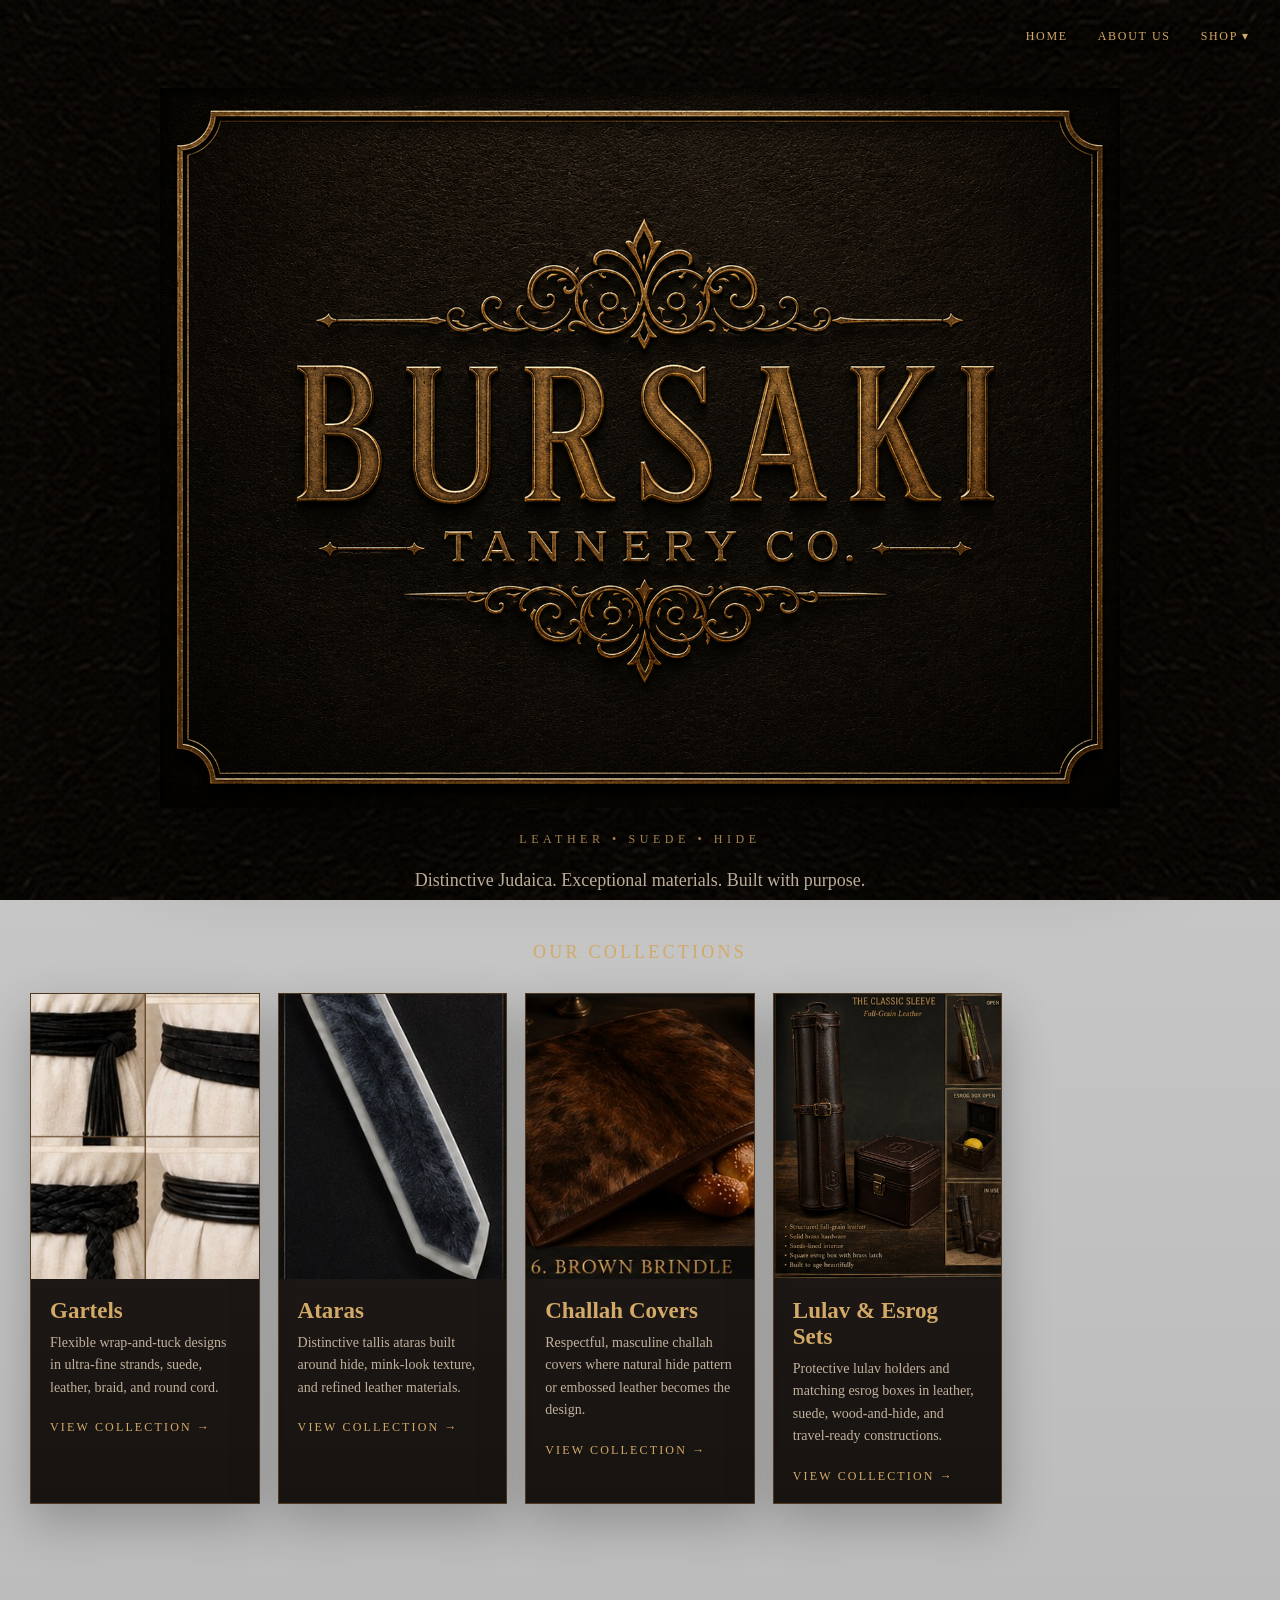
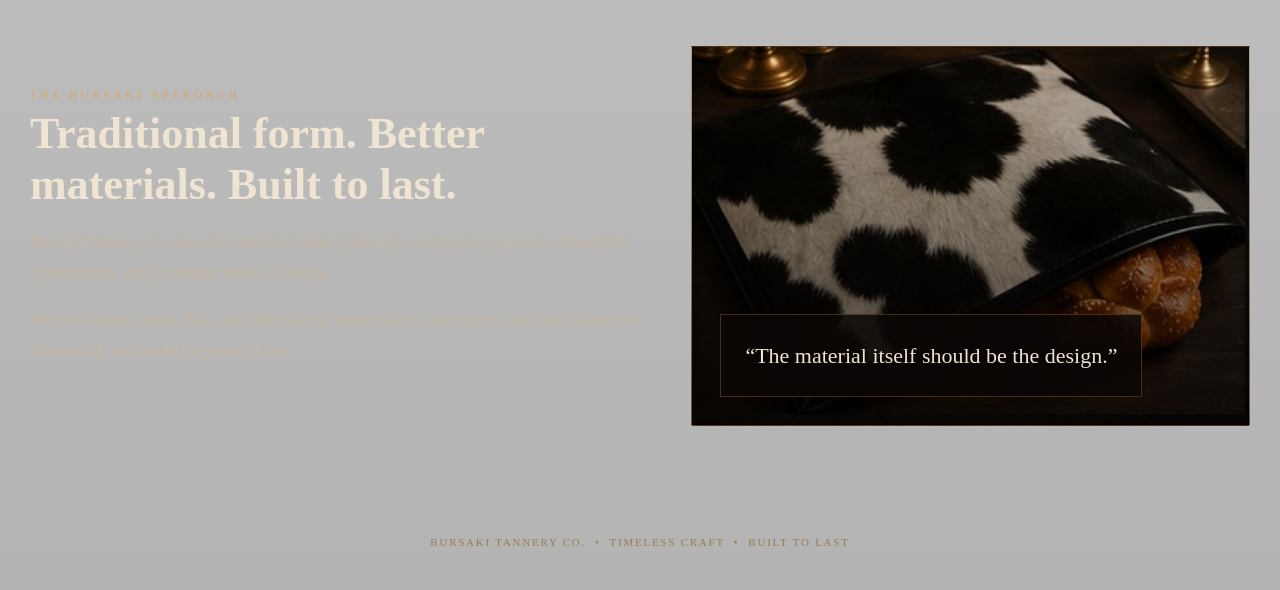
==== commit 3f18f5fd: "Add files via upload" ====
--- a/index.html
+++ b/index.html
@@ -41,7 +41,7 @@
 <div class="collection-body"><h3>Challah Covers</h3><p>Respectful, masculine challah covers where natural hide pattern or embossed leather becomes the design.</p><span class="collection-link">View collection →</span></div>
 </a>
 <a class="collection-card" href="lulav-esrog.html">
-<img src="assets/home/lulav-home.jpg" alt="Bursaki Lulav and Esrog Sets">
+<img src="assets/products/lulav/1.jpg" alt="Bursaki Lulav and Esrog Sets">
 <div class="collection-body"><h3>Lulav &amp; Esrog Sets</h3><p>Protective lulav holders and matching esrog boxes in leather, suede, wood-and-hide, and travel-ready constructions.</p><span class="collection-link">View collection →</span></div>
 </a>
 </div></div></section>
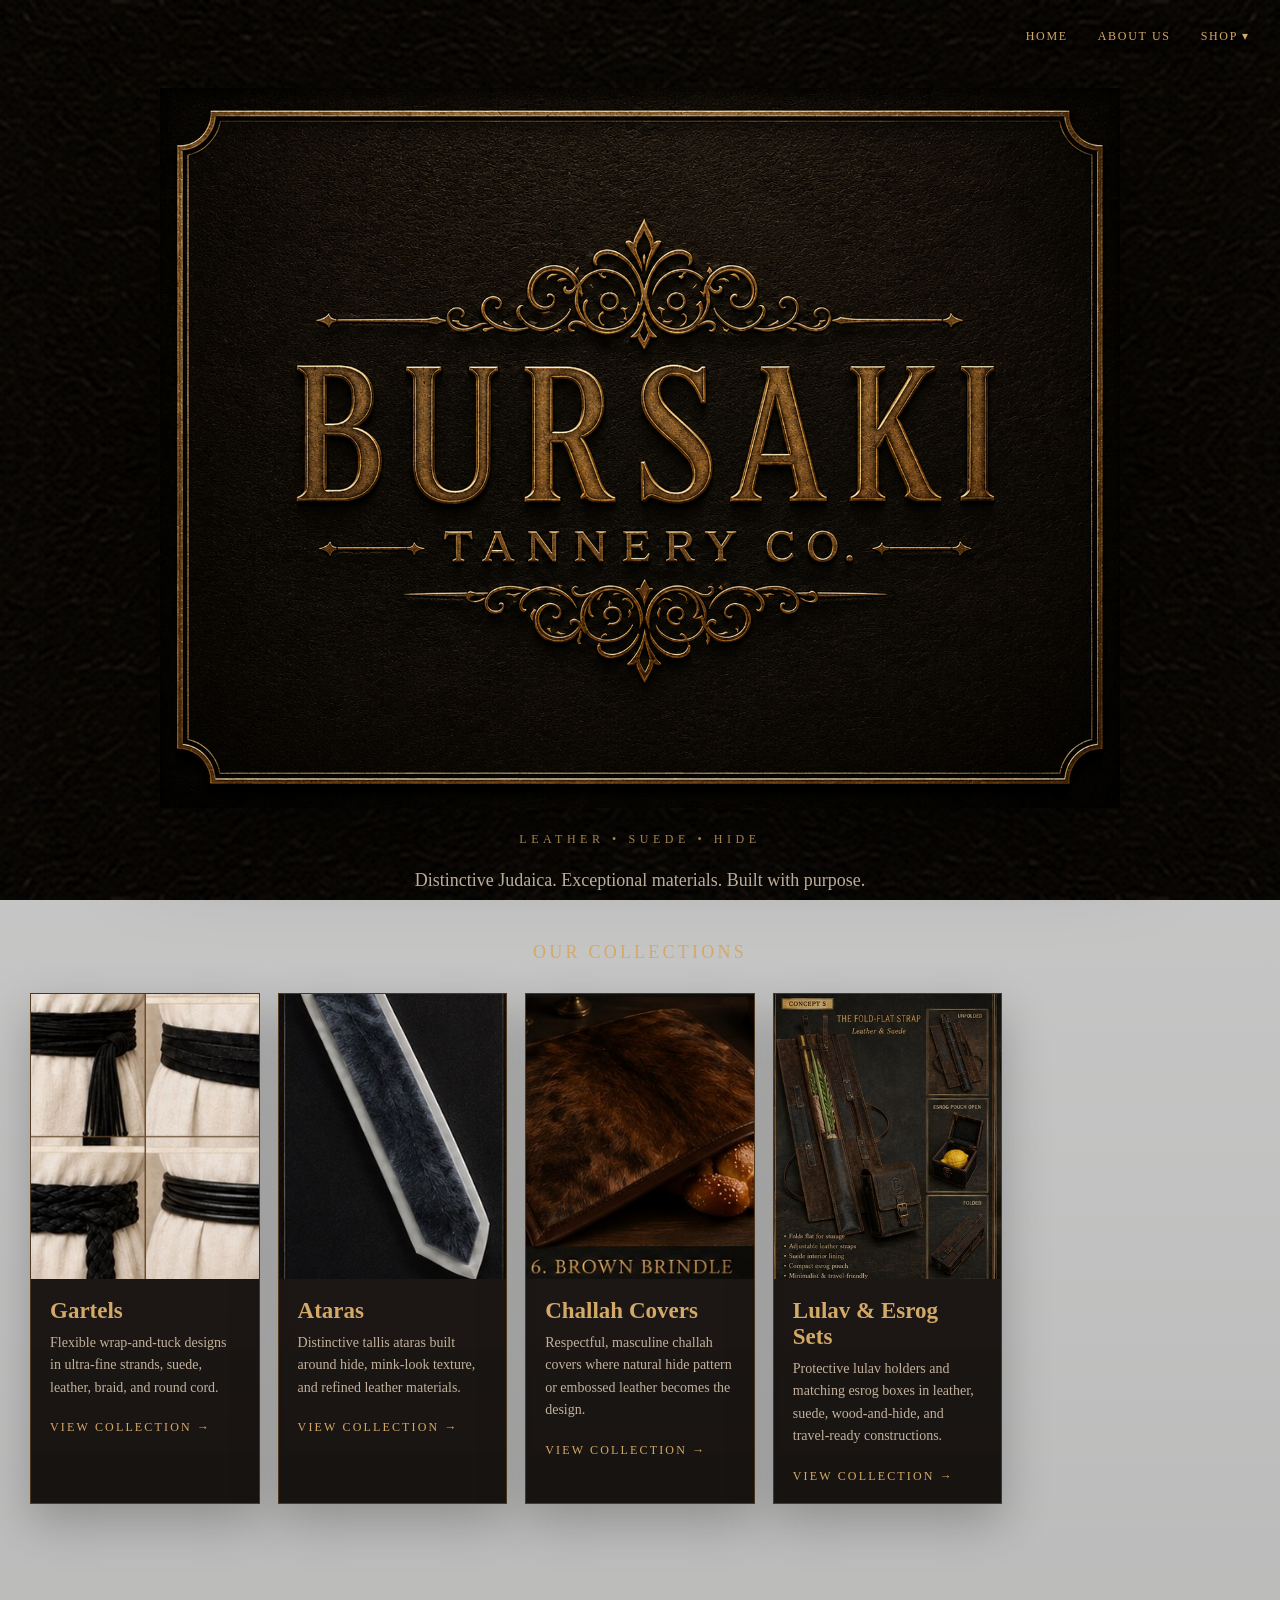
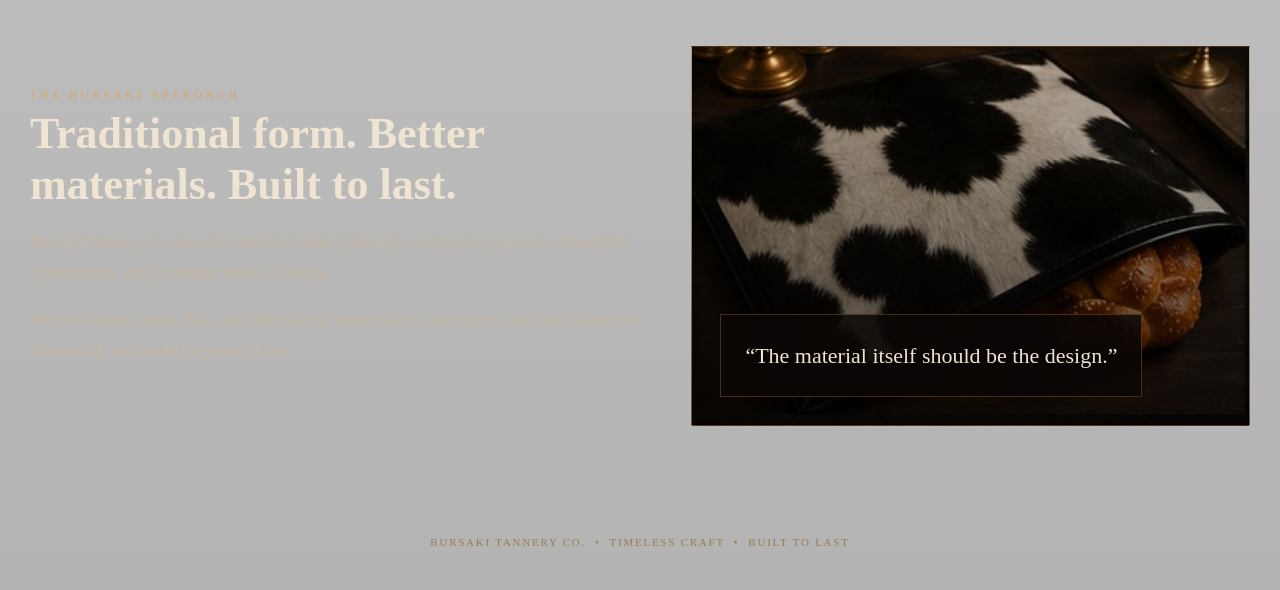
==== commit da964f18: "Add files via upload" ====
--- a/index.html
+++ b/index.html
@@ -41,7 +41,7 @@
 <div class="collection-body"><h3>Challah Covers</h3><p>Respectful, masculine challah covers where natural hide pattern or embossed leather becomes the design.</p><span class="collection-link">View collection →</span></div>
 </a>
 <a class="collection-card" href="lulav-esrog.html">
-<img src="assets/products/lulav/1.jpg" alt="Bursaki Lulav and Esrog Sets">
+<img src="assets/home/lulav-home.jpg" alt="Bursaki Lulav and Esrog Sets">
 <div class="collection-body"><h3>Lulav &amp; Esrog Sets</h3><p>Protective lulav holders and matching esrog boxes in leather, suede, wood-and-hide, and travel-ready constructions.</p><span class="collection-link">View collection →</span></div>
 </a>
 </div></div></section>
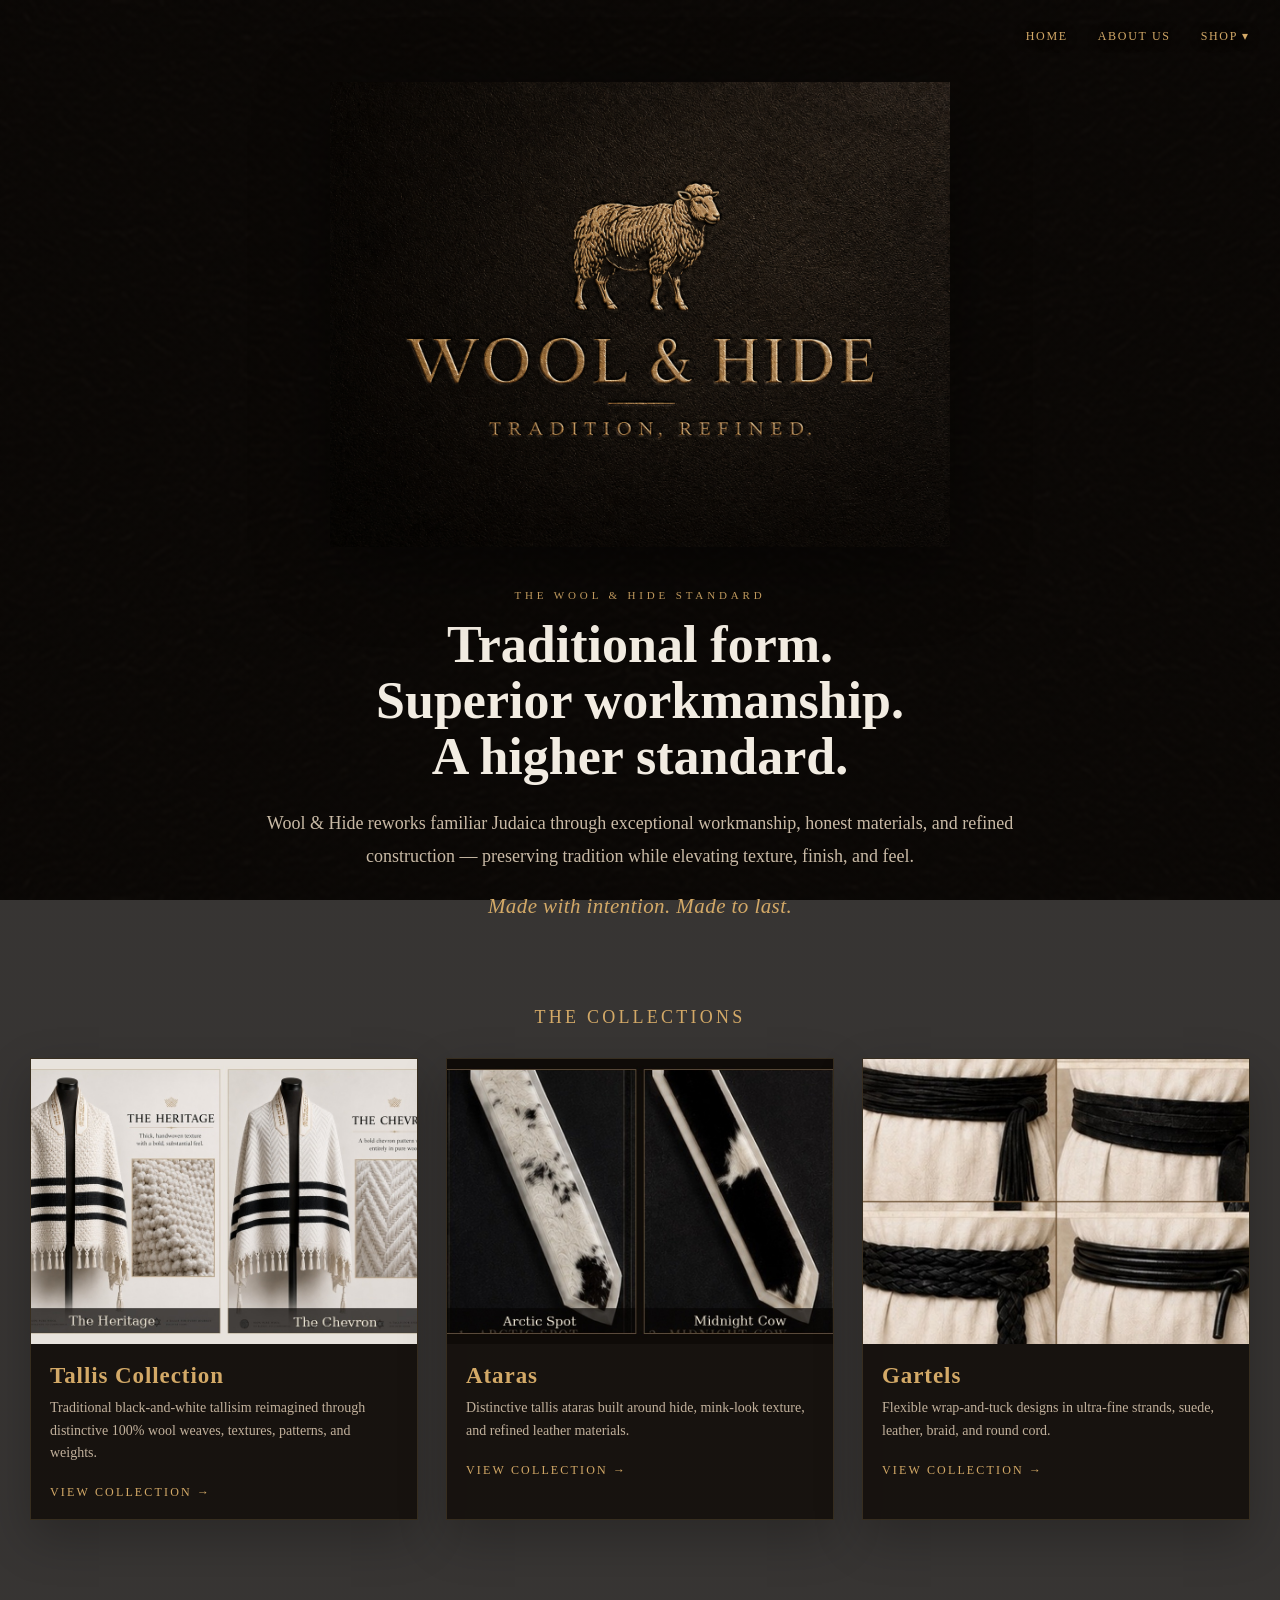
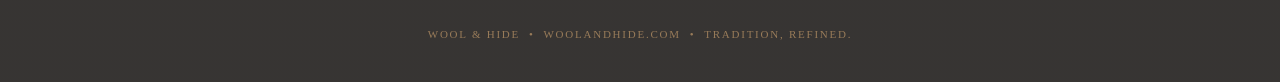
==== commit 67bd7646: "Add files via upload" ====
--- a/index.html
+++ b/index.html
@@ -1,58 +1,45 @@
 <!doctype html><html><head><meta charset="utf-8"><meta name="viewport" content="width=device-width,initial-scale=1">
-<title>Bursaki Tannery Co.</title><link rel="stylesheet" href="styles.css"></head><body>
+<title>Wool & Hide</title><link rel="stylesheet" href="styles.css"></head><body>
 <header class="topbar"><div class="shell nav">
-<a class="brand-mini" href="index.html">BURSAKI</a>
+<a class="brand-mini" href="index.html">WOOL & HIDE</a>
 <nav class="nav-right">
 <a class="navlink" href="index.html">Home</a>
-<a class="navlink" href="index.html#about">About Us</a>
+<a class="navlink" href="index.html#brand">About Us</a>
 <div class="dropdown">
 <button class="dropbtn">Shop ▾</button>
 <div class="dropdown-menu">
-<a href="gartels.html">Gartels</a>
-<a href="ataras.html">Ataras</a>
-<a href="challah-covers.html">Challah Covers</a>
-<a href="lulav-esrog.html">Lulav &amp; Esrog Sets</a>
-<a href="shul-satchels.html">Shul Satchels</a>
+<a href="tallis.html">Tallis Collection</a>
+<a href="ataras.html">Atara Collection</a>
+<a href="gartels.html">Gartel Collection</a>
 </div></div>
 </nav></div></header>
 <section class="hero"><div class="hero-inner">
-<img class="hero-logo" src="assets/logo.png" alt="Bursaki Tannery Co.">
-<div class="hero-kicker">Leather • Suede • Hide</div>
-<p class="hero-copy">Distinctive Judaica. Exceptional materials. Built with purpose.</p>
+<img class="hero-logo" src="assets/logo.png" alt="Wool & Hide">
+
+<div class="hero-statement" id="brand">
+<div class="eyebrow">THE WOOL &amp; HIDE STANDARD</div>
+<h1>Traditional form.<br>Superior workmanship.<br>A higher standard.</h1>
+<p>Wool &amp; Hide reworks familiar Judaica through exceptional workmanship, honest materials, and refined construction — preserving tradition while elevating texture, finish, and feel.</p>
+<div class="hero-signoff">Made with intention. Made to last.</div>
+</div>
 
 </div></section>
 
 <section class="section" id="collections"><div class="shell">
 <div class="section-head collections-head">
-<div class="eyebrow">Our Collections</div>
+<div class="eyebrow">The Collections</div>
 </div>
 
-<div class="collections">
-<a class="collection-card" href="gartels.html">
-<img src="assets/home/gartels-home.jpg" alt="Bursaki Gartels">
-<div class="collection-body"><h3>Gartels</h3><p>Flexible wrap-and-tuck designs in ultra-fine strands, suede, leather, braid, and round cord.</p><span class="collection-link">View collection →</span></div>
+<div class="collections"><a class="collection-card" href="tallis.html">
+<img src="assets/home/tallis-home.jpg" alt="Wool & Hide Tallis Collection">
+<div class="collection-body"><h3>Tallis Collection</h3><p>Traditional black-and-white tallisim reimagined through distinctive 100% wool weaves, textures, patterns, and weights.</p><span class="collection-link">View collection →</span></div>
 </a>
 <a class="collection-card" href="ataras.html">
-<img src="assets/home/ataras-home.jpg" alt="Bursaki Ataras">
+<img src="assets/home/ataras-home.jpg" alt="Wool & Hide Ataras">
 <div class="collection-body"><h3>Ataras</h3><p>Distinctive tallis ataras built around hide, mink-look texture, and refined leather materials.</p><span class="collection-link">View collection →</span></div>
 </a>
-<a class="collection-card" href="challah-covers.html">
-<img src="assets/home/challah-home.jpg" alt="Bursaki Challah Covers">
-<div class="collection-body"><h3>Challah Covers</h3><p>Respectful, masculine challah covers where natural hide pattern or embossed leather becomes the design.</p><span class="collection-link">View collection →</span></div>
-</a>
-<a class="collection-card" href="lulav-esrog.html">
-<img src="assets/home/lulav-home.jpg" alt="Bursaki Lulav and Esrog Sets">
-<div class="collection-body"><h3>Lulav &amp; Esrog Sets</h3><p>Protective lulav holders and matching esrog boxes in leather, suede, wood-and-hide, and travel-ready constructions.</p><span class="collection-link">View collection →</span></div>
-</a>
-</div></div></section>
-
-<section class="section alt" id="about"><div class="shell about-grid">
-<div class="about-copy">
-<div class="eyebrow">The Bursaki Approach</div>
-<h2>Traditional form. Better materials. Built to last.</h2>
-<p>Bursaki Tannery Co. reworks familiar Judaica through exceptional materials, thoughtful construction, and a stronger sense of design.</p>
-<p>We use leather, suede, hide, and other tactile materials to create pieces that feel distinctive, substantial, and made for years of use.</p>
-</div>
-<div class="about-panel"><div class="about-quote">“The material itself should be the design.”</div></div>
-</div></section>
-<footer><div class="shell">Bursaki Tannery Co. &nbsp;•&nbsp; Timeless craft &nbsp;•&nbsp; Built to last</div></footer></body></html>+<a class="collection-card" href="gartels.html">
+<img src="assets/home/gartels-home.jpg" alt="Wool & Hide Gartels">
+<div class="collection-body"><h3>Gartels</h3><p>Flexible wrap-and-tuck designs in ultra-fine strands, suede, leather, braid, and round cord.</p><span class="collection-link">View collection →</span></div>
+</a></div></div></section>
+<footer><div class="shell">Wool &amp; Hide &nbsp;•&nbsp; woolandhide.com &nbsp;•&nbsp; Tradition, Refined.</div></footer></body></html>
--- a/styles.css
+++ b/styles.css
@@ -77,19 +77,14 @@
 .section-head p{max-width:740px;margin:0 auto;color:var(--muted);font-size:17px;line-height:1.7}
 
 /* ABOUT */
-.about-grid{display:grid;grid-template-columns:1.05fr .95fr;gap:44px;align-items:center}
+.about-grid{display:block}
+.about-single{max-width:960px}
+.about-copy{max-width:920px;margin:0 auto}
 .about-copy h2{font-size:44px;margin:8px 0 16px}
-.about-copy p{color:#c6b6a2;line-height:1.8;font-size:17px}
-.about-panel{
-  min-height:380px;border:1px solid var(--line);padding:28px;display:flex;align-items:flex-end;
-  background:
-    linear-gradient(180deg,rgba(0,0,0,.05),rgba(0,0,0,.65)),
-    url('assets/products/challah/3.jpg') center/cover no-repeat;
-  box-shadow:inset 0 0 0 8px rgba(0,0,0,.12)
-}
-.about-quote{
-  background:rgba(10,7,5,.83);border:1px solid var(--line);padding:24px;
-  color:var(--cream);font-size:22px;line-height:1.5
+.about-copy p{color:#c6b6a2;line-height:1.8;font-size:17px;margin:0 0 18px}
+.about-signoff{
+  margin-top:18px;color:var(--gold2);font-size:22px;line-height:1.6;
+  max-width:820px
 }
 
 /* COLLECTIONS */
@@ -264,3 +259,190 @@
   font-size:18px;
   letter-spacing:.18em;
 }
+
+/* v27 Tallis Collection */
+@media(min-width:1201px){
+  #collections .collections{
+    grid-template-columns:repeat(3,1fr);
+    gap:22px;
+  }
+}
+.tallis-grid .product img{
+  object-fit:cover;
+  object-position:center top;
+}
+
+/* Wool & Hide launch theme */
+:root{
+  --gold:#c9a46a;
+  --cream:#f2ece2;
+  --espresso:#120d09;
+}
+body{
+  background:
+    linear-gradient(rgba(11,8,6,.82),rgba(11,8,6,.82)),
+    url('assets/leather-bg-uniform.jpg') center/cover fixed;
+}
+.hero-kicker{
+  letter-spacing:.34em;
+  text-transform:uppercase;
+}
+#collections .collections{
+  grid-template-columns:repeat(3,minmax(0,1fr)) !important;
+  gap:28px !important;
+}
+.collection-card{
+  border:1px solid rgba(201,164,106,.18);
+  background:rgba(16,11,8,.82);
+}
+.collection-body h3{
+  letter-spacing:.04em;
+}
+@media(max-width:900px){
+  #collections .collections{grid-template-columns:1fr !important;}
+}
+
+
+/* v2 homepage refinement */
+.hero{
+  min-height: 52vh;
+  padding: 78px 20px 20px;
+}
+.hero-inner{
+  width:min(920px,100%);
+}
+.hero-logo{
+  width:min(760px,88%);
+  margin:0 auto;
+}
+#collections{
+  padding-top: 34px;
+}
+.about-panel.simple-panel{
+  min-height: 260px;
+  background:
+    linear-gradient(180deg,rgba(17,12,9,.90),rgba(10,7,5,.95)),
+    url('assets/leather-bg-uniform.jpg') center/cover no-repeat;
+  box-shadow: inset 0 0 0 1px rgba(179,122,54,.20);
+}
+.about-panel.simple-panel .about-quote{
+  width:100%;
+  background: rgba(12,8,6,.72);
+  text-align:center;
+  font-size: 20px;
+}
+@media(max-width: 900px){
+  .hero{
+    min-height: 42vh;
+    padding: 72px 18px 14px;
+  }
+  .hero-logo{
+    width:min(640px,94%);
+  }
+}
+
+/* v5 refined brand statement */
+.about-single{
+  max-width:980px;
+}
+.about-copy{
+  max-width:780px;
+  margin:0 auto;
+}
+.about-copy h2{
+  font-size:52px;
+  line-height:1.08;
+  margin:14px 0 24px;
+}
+.about-copy p{
+  font-size:18px;
+  line-height:1.85;
+  color:#c9baa6;
+}
+.about-signoff{
+  margin-top:26px !important;
+  color:var(--gold2) !important;
+  font-size:21px !important;
+  letter-spacing:.02em;
+}
+@media(max-width:800px){
+  .about-copy h2{font-size:38px}
+  .about-copy p{font-size:17px}
+}
+
+/* v6 Wool & Hide homepage hero refinement */
+.hero{
+  min-height:auto !important;
+  padding:82px 20px 34px !important;
+  align-items:flex-start !important;
+}
+.hero-inner{
+  width:min(980px,100%) !important;
+}
+.hero-logo{
+  width:min(620px,82%) !important;
+  margin:0 auto 34px !important;
+  filter:drop-shadow(0 18px 38px rgba(0,0,0,.45));
+}
+.hero-statement{
+  max-width:800px;
+  margin:0 auto;
+  text-align:center;
+  padding:8px 20px 10px;
+}
+.hero-statement .eyebrow{
+  margin-bottom:16px;
+}
+.hero-statement h1{
+  margin:0 auto 22px;
+  color:var(--cream);
+  font-size:52px;
+  line-height:1.08;
+  font-weight:600;
+}
+.hero-statement p{
+  max-width:760px;
+  margin:0 auto;
+  color:#c9baa6;
+  font-size:18px;
+  line-height:1.8;
+}
+.hero-signoff{
+  margin-top:22px;
+  color:var(--gold2);
+  font-size:21px;
+  font-style:italic;
+  letter-spacing:.02em;
+}
+#collections{
+  padding-top:44px !important;
+}
+
+@media(max-width:800px){
+  .hero{
+    padding:68px 16px 22px !important;
+  }
+  .hero-logo{
+    width:min(520px,88%) !important;
+    margin-bottom:24px !important;
+  }
+  .hero-statement{
+    padding:4px 8px 4px;
+  }
+  .hero-statement h1{
+    font-size:36px;
+    line-height:1.12;
+    margin-bottom:18px;
+  }
+  .hero-statement p{
+    font-size:16px;
+    line-height:1.7;
+  }
+  .hero-signoff{
+    font-size:18px;
+    margin-top:18px;
+  }
+  #collections{
+    padding-top:32px !important;
+  }
+}
